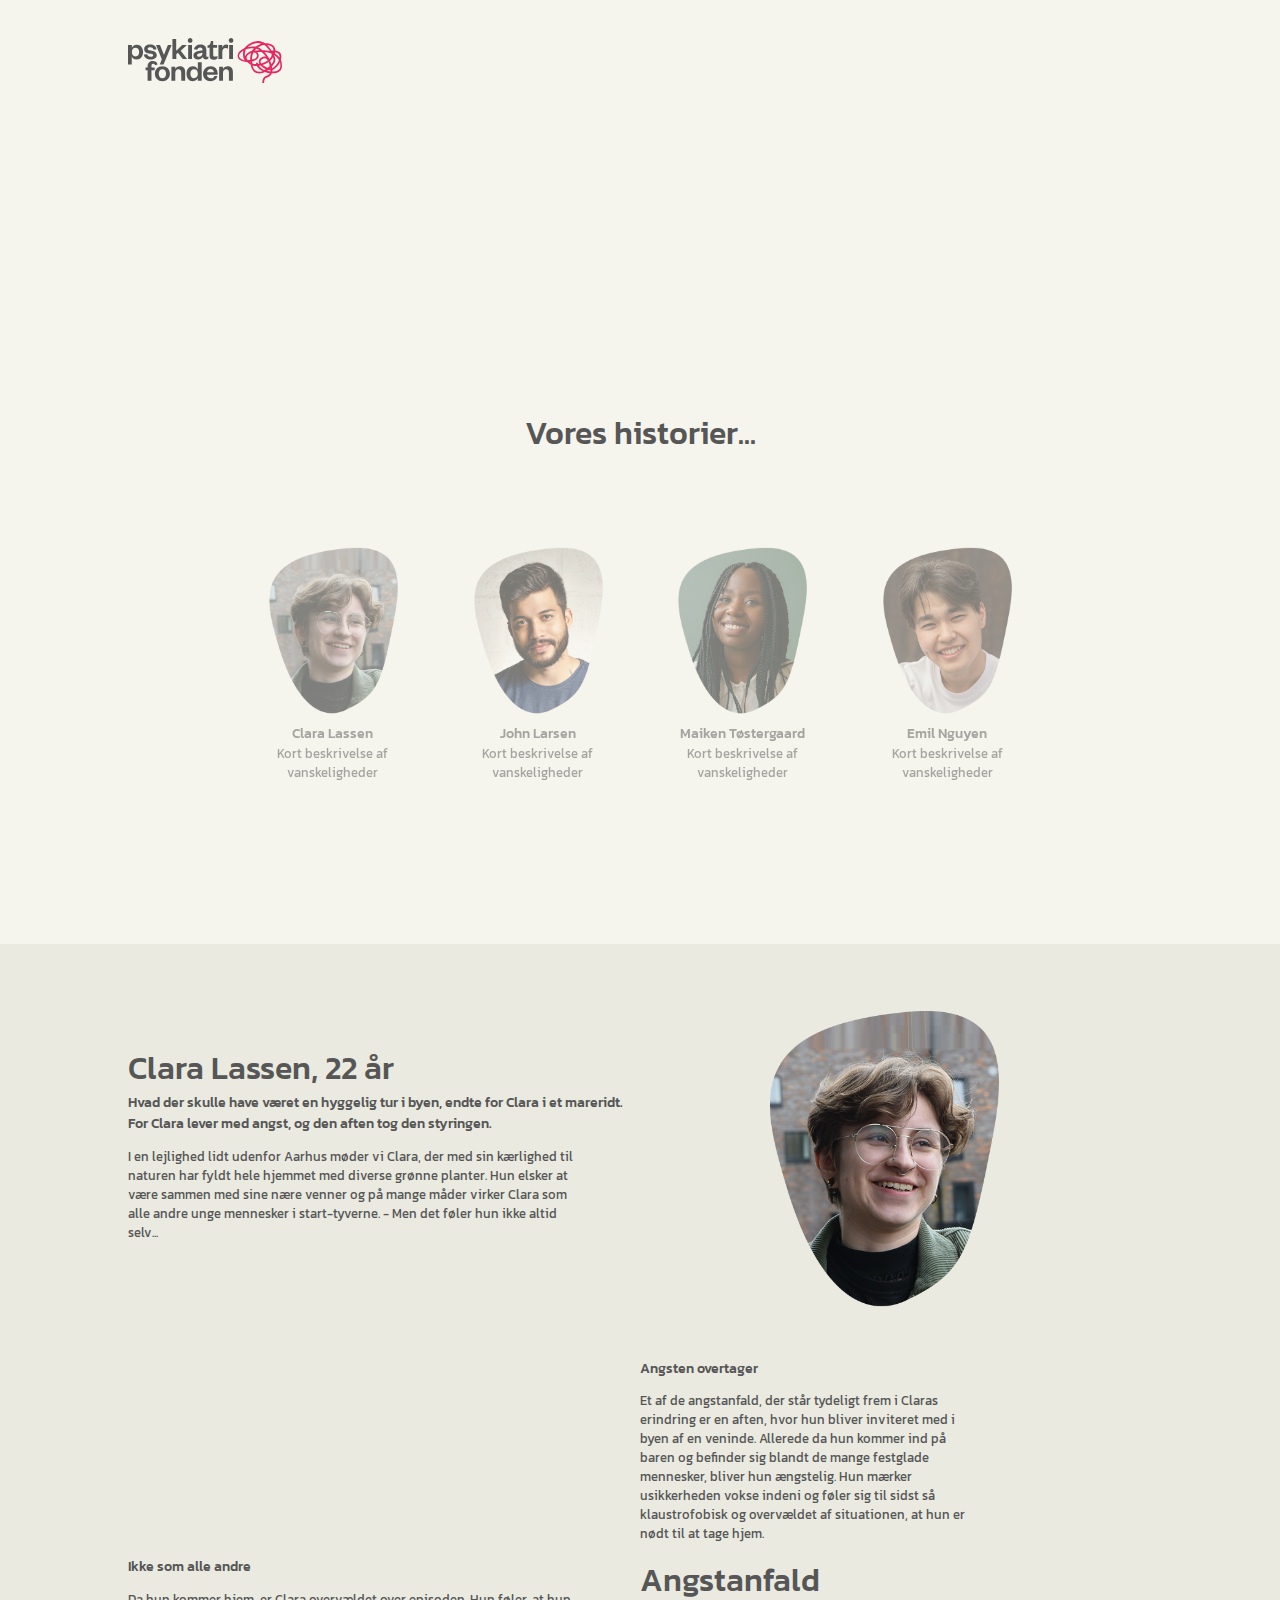
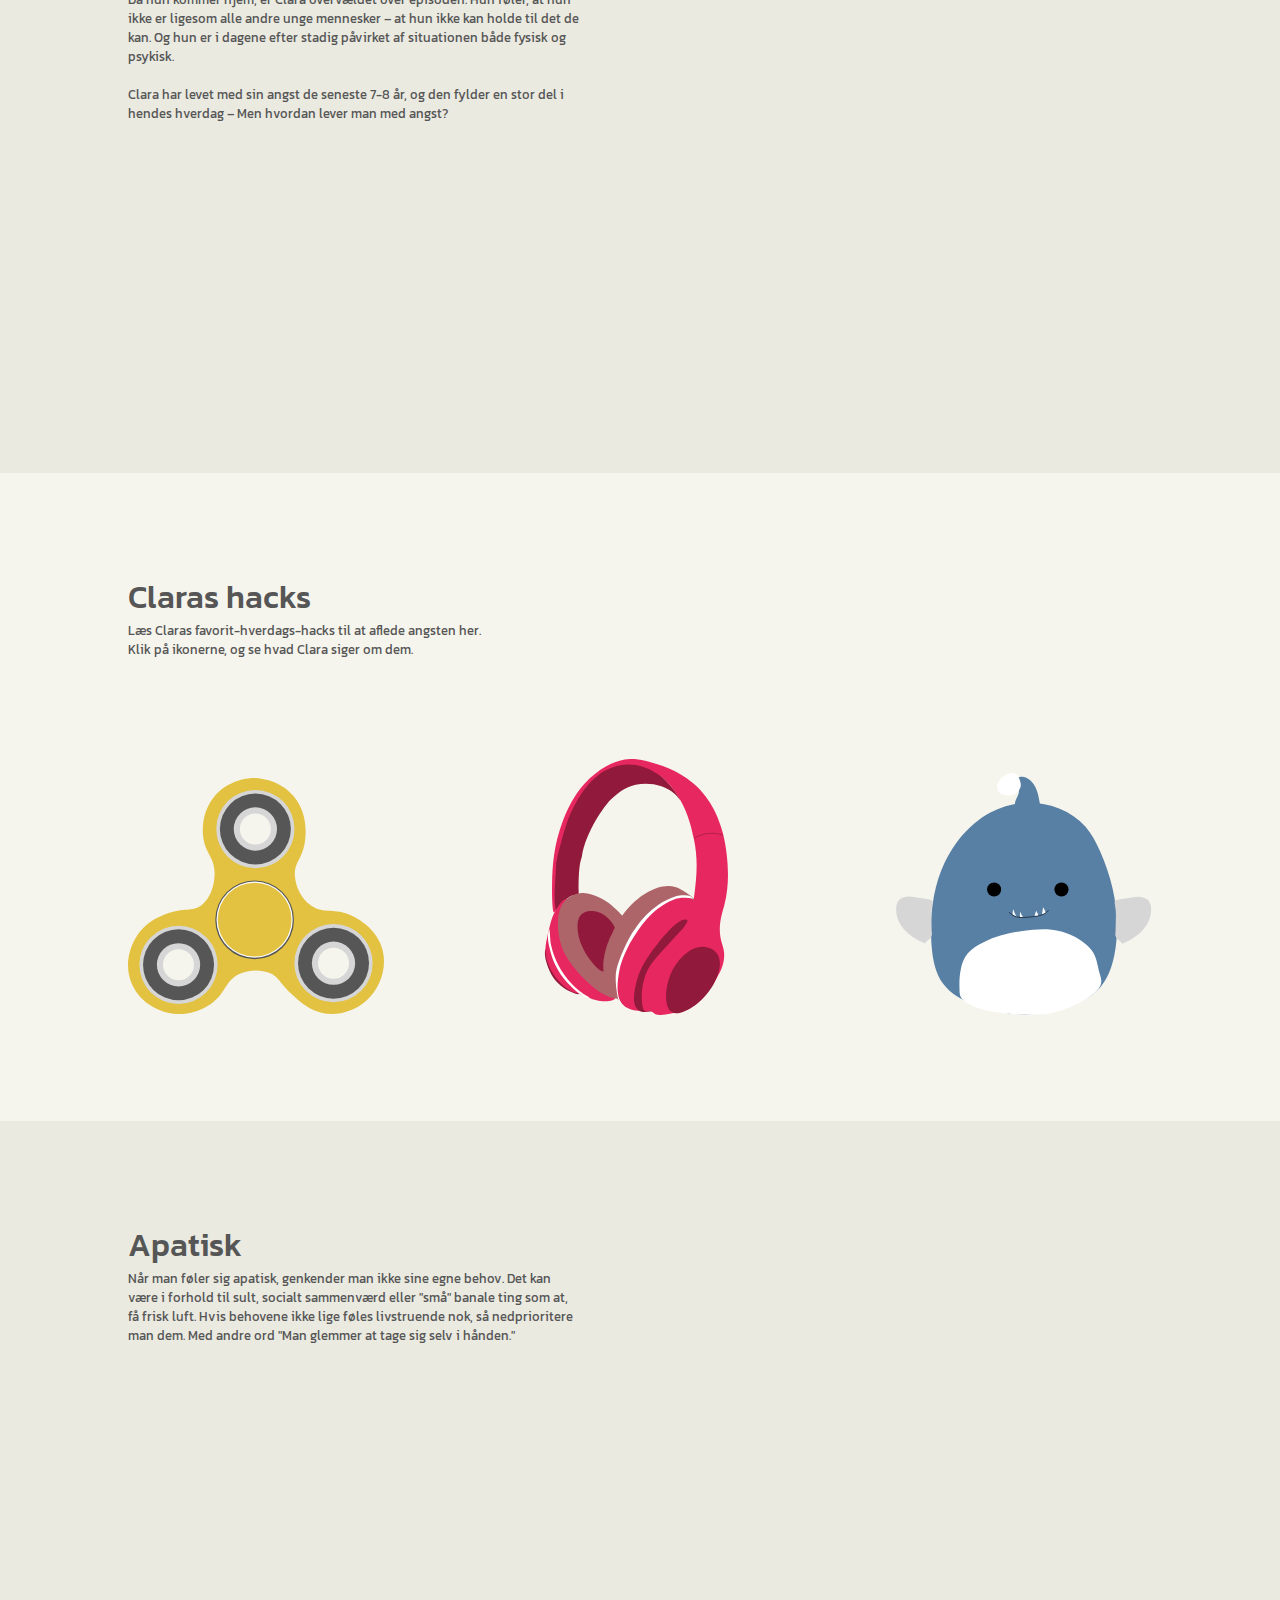
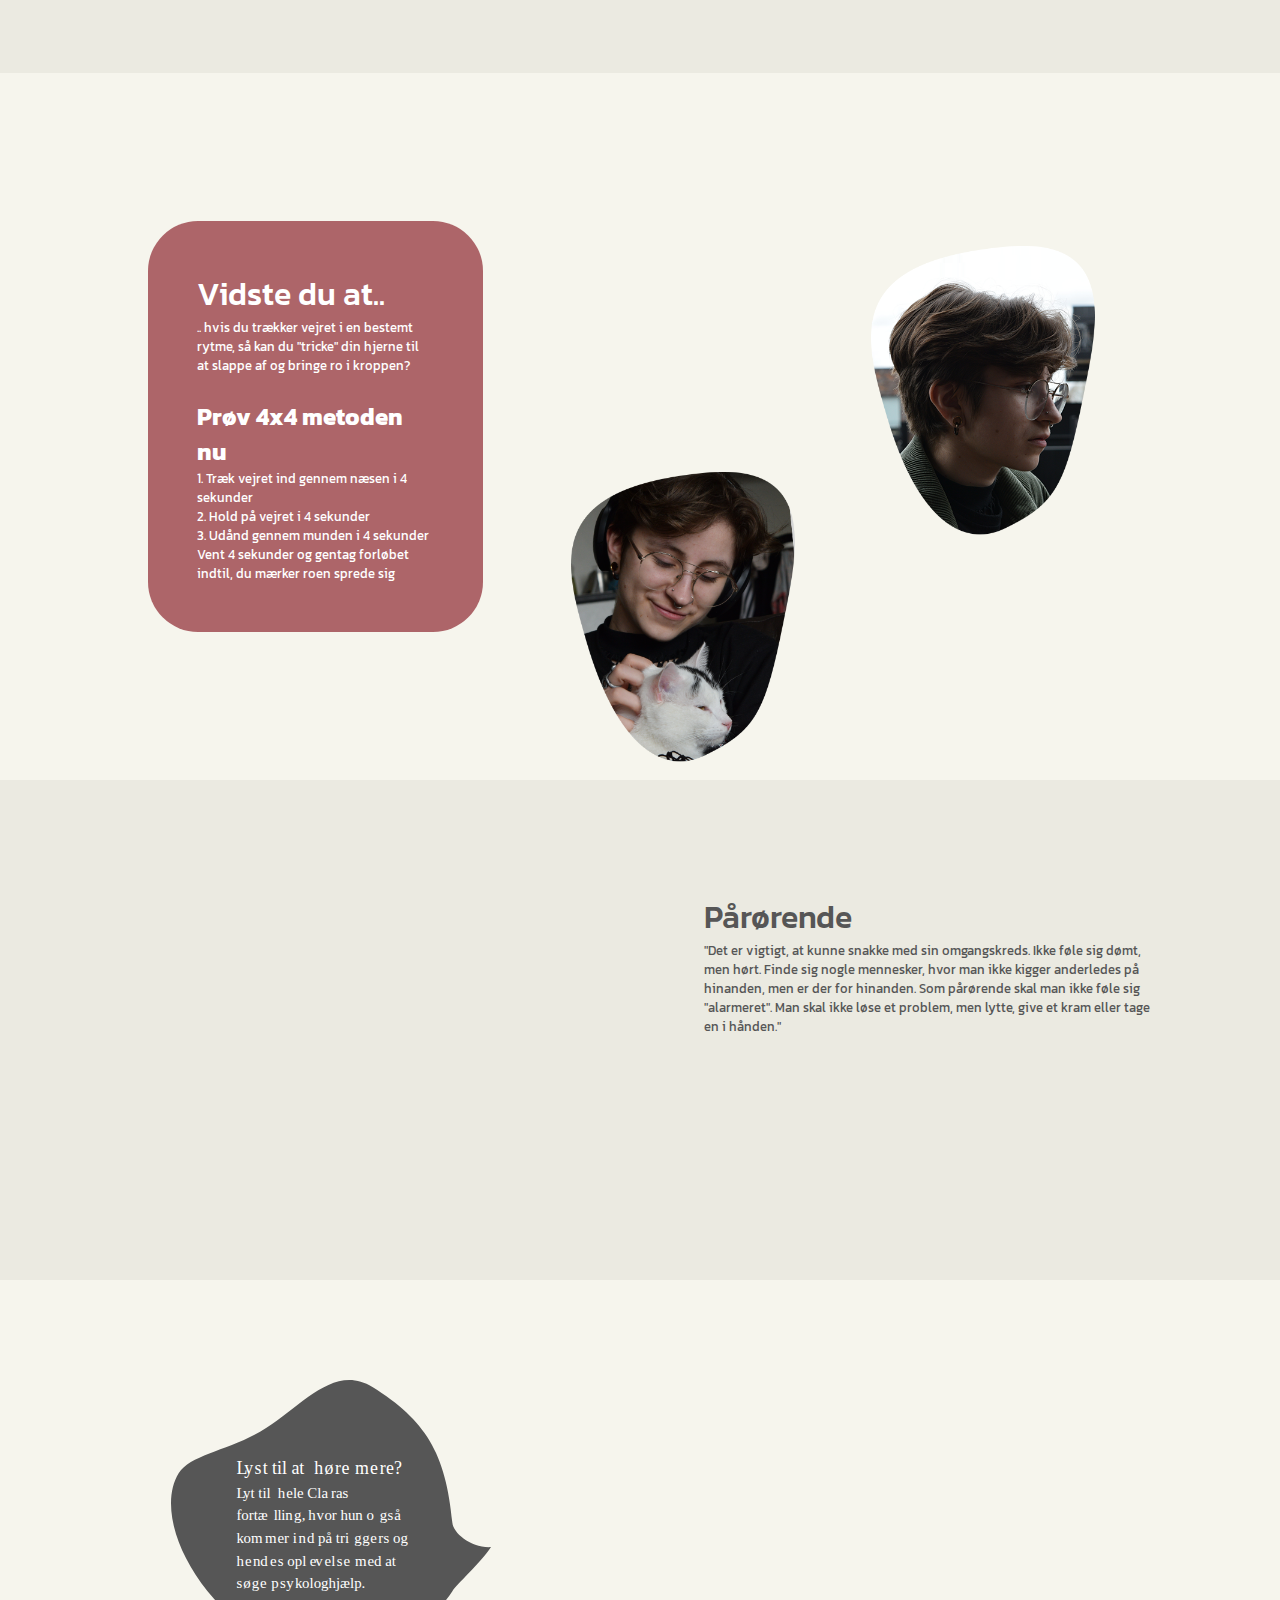
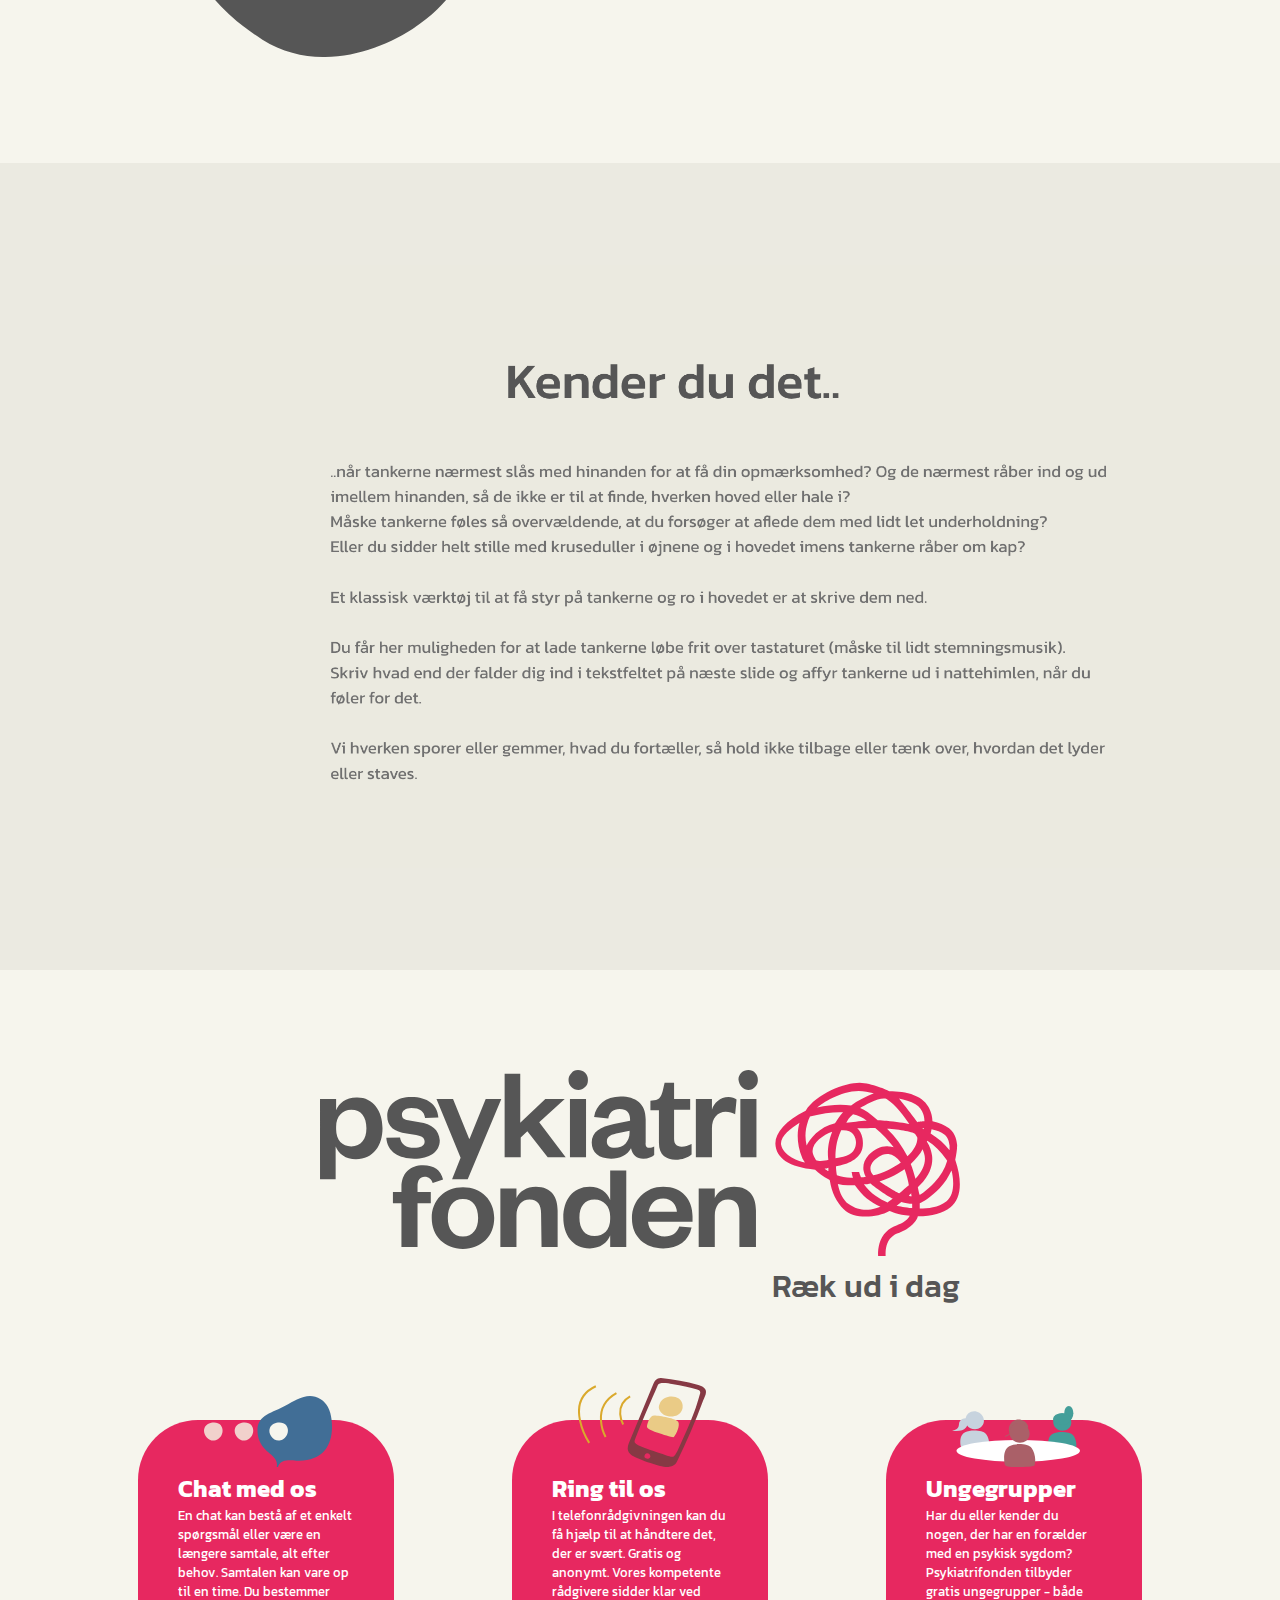
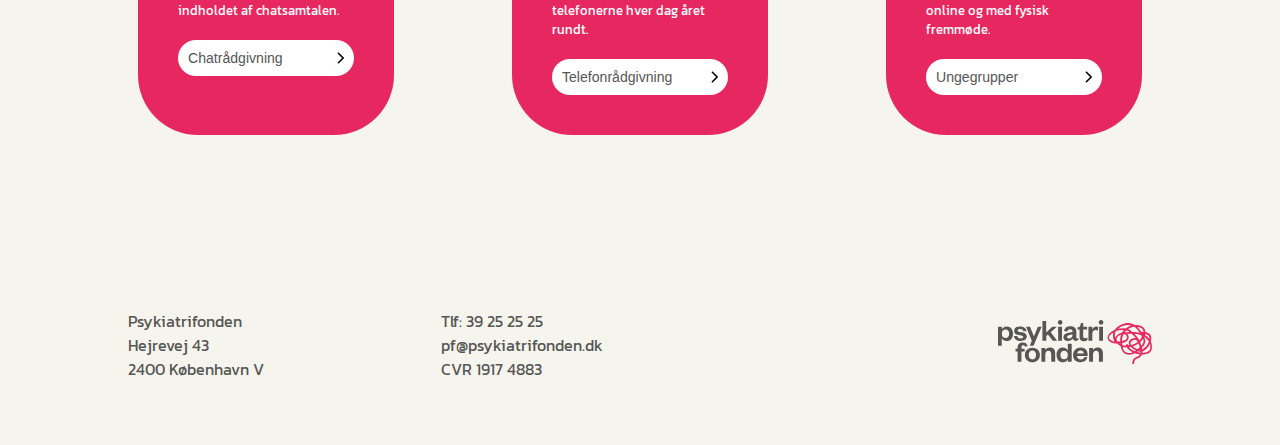
==== psyk/index.html @ 581d8f5c "Merge branch 'main' of https://github.com/pernwn/psykfond" ====
<!DOCTYPE html>
<html lang="da">

<head>
    <meta charset="UTF-8" />
    <meta http-equiv="X-UA-Compatible" content="IE=edge" />
    <meta name="viewport" content="width=device-width, initial-scale=1.0" />

    <meta name="theme-color" content="#ebeae1">

    <!--SEO etc-->
    <meta name="description" content="Psykiatrifonden arbejder på at forbedre psykiatrien og tilbyde professionel rådgivning til mennesker med psykiske lidelser. Det arbejde skal denne kampagne være med til at belyse.">

    <meta name="keywords" content="Åbensindet, Oplysende, Aftabuiserende, Relaterbar, Håndsrækning">

    <title>Claras fortælling</title>

    <!--STYLES-->
    <link rel="stylesheet" href="headerfooter.css" />
    <link rel="stylesheet" href="styles.css" />
    <link rel="stylesheet" href="carousel.css">

    <!--SCRIPT-->
    <script src="script.js" defer></script>
    <!--<script src="carousel.js" defer></script>-->

    <!--GOOGLE FONT: KANIT-->
    <link rel="preconnect" href="https://fonts.googleapis.com" />
    <link rel="preconnect" href="https://fonts.gstatic.com" crossorigin />
    <link
        href="https://fonts.googleapis.com/css2?family=Kanit:ital,wght@0,100;0,200;0,300;0,400;0,500;0,600;0,700;0,800;0,900;1,100;1,200;1,300;1,400;1,500;1,600;1,700;1,800;1,900&display=swap"
        rel="stylesheet" />

    <!--FAVICON-->
    <link rel="icon" type="image/x-icon" href="images/x-icon.ico">

    <!--FONT AWESOME-->
    <script src="https://kit.fontawesome.com/60cddcb918.js" crossorigin="anonymous"></script>
</head>

<body>
    <header>
        <div>
            <div class="logo">
                <img src="images/logo.svg" alt="Logo" />
            </div>

            <!--Burgermenu skal måske ændres, det er blot placeholder-->
            <div class="dropdown">
                <i class="fa-solid fa-bars fa-2x" style="color: #e72860"></i>
                <div class="dropdown-content">
                    <a href="#">Viden</a>
                    <a href="#">Om os</a>
                    <a href="#">Hjælp og rådgivning</a>
                    <a href="#">Bliv frivillig</a>
                </div>
            </div>
        </div>

        <!--DROPDOWN MENU – udkommenteret så vi kan fokusere på at få opsat resten-->
        <!--<nav>
            <img src="images/logo.svg" alt="Logo">
            <i class="fa-solid fa-bars fa-2x" style="color: #e72860"></i>
            <div class="dropdown-content">
                <a href="#">Viden</a>
                <a href="#">Om os</a>
                <a href="#">Hjælp og rådgivning</a>
                <a href="#">Bliv frivillig</a>
            </div>
        </nav>-->
    </header>



    <main>
        <!--<div id="pinkStreg"><img src="images/pinkStreg.svg" alt=""></div>-->
        <!--intro-video-->

            <video playsinline autoplay muted loop width="100%"> 
                <source src="video/introVideo.mp4" type="video/mp4">
            </video>


        </section>

        <!--karrusel-->
        <section id="carousel">
            <div>
                <h1>Vores historier...</h1>
            </div>

   
            <div>
                <i class="fa-solid fa-angle-left fa-3x" id="arrow-left"></i>
                <div id="fstKaru">
                    <div class="kort" id="clara">
                        <a href="#IntroClara"><img src="images/blob_clara_farver.png" alt="Clara"></a>
                        <h3>Clara Lassen</h3>
                        <p>Kort beskrivelse af vanskeligheder</p>
                    </div>

                    <div class="kort" id="mand1">
                        <a href="#"><img src="images/blob5.png" alt="Mand 1"></a>
                        <h3>John Larsen</h3>
                        <p>Kort beskrivelse af vanskeligheder</p>
                    </div>

                    <div class="kort" id="kvinde2">
                        <a href="#"><img src="images/blob6.png" alt="Kvinde 2"></a>
                        <h3>Maiken Tøstergaard</h3>
                        <p>Kort beskrivelse af vanskeligheder</p>
                    </div>

                    <div class="kort" id="mand2">
                        <a href="#"><img src="images/blob4.png" alt="Mand 2"></a>
                        <h3>Emil Nguyen</h3>
                        <p>Kort beskrivelse af vanskeligheder</p>
                    </div>
                </div>

                <!--NOTE: Vi kunne ikke få JS til at virke med karrusel i div'er-->

                <!--<div id="sndKaru">
                    <div class="kort" id="kvinde3">
                        <img src="images/blob3.png" alt="Kvinde 3">
                        <h3>Emily Nielsen</h3>
                    </div>

                    <div class="kort" id="mand3">
                        <img src="images/blob1.png" alt="Mand 3">
                        <h3>Joakim Andersen</h3>
                    </div>

                    <div class="kort" id="kvinde4">
                        <img src="images/blob7.png" alt="Kvinde 4">
                        <h3>Victoria Le Deux</h3>
                    </div>

                    <div class="kort" id="mand4">
                        <img src="images/blob2.png" alt="Mand 4">
                        <h3>Vincent Archibald</h3>
                    </div>
                </div>-->
                <i class="fa-solid fa-angle-right fa-3x" id="arrow-right"></i>
          

            </div>


        </section>

        <!--Introduktion til Clara-->
        <section id="IntroClara" class="dark_back">
            <div class="toKolonner">
                <div>
                    <h1>Clara Lassen, 22 år</h1>
                    <h3>Hvad der skulle have været en hyggelig tur i byen,
                        endte for Clara i et mareridt. For Clara lever med
                        angst, og den aften tog den styringen.
                    </h3>
                    <p>I en lejlighed lidt udenfor Aarhus møder vi Clara,
                        der med sin kærlighed til naturen har fyldt hele
                        hjemmet med diverse grønne planter. Hun elsker at
                        være sammen med sine nære venner og på mange måder
                        virker Clara som alle andre unge mennesker i
                        start-tyverne. - Men det føler hun ikke altid selv...
                    </p>

                </div>
                <div>
                    <div><img id="introBilledeClara" src="images/blob_clara_farver.png" alt="Clara"></div>
                </div>
            </div>

            <div class="toKolonner">
                <div id="tegningGif">
                    <img src="images/tegning.gif" alt="">
                </div>
                <div>
                    <h3>Angsten overtager</h3>
                    <span id="angstAfsnit">
                        <p>Et af de angstanfald, der står tydeligt frem i Claras
                            erindring er en aften, hvor hun bliver inviteret med
                            i byen af en veninde. Allerede da hun kommer ind på
                            baren og befinder sig blandt de mange festglade
                            mennesker, bliver hun ængstelig. Hun mærker
                            usikkerheden vokse indeni og føler sig til sidst
                            så klaustrofobisk og overvældet af situationen, at
                            hun er nødt til at tage hjem.
                        </p>
                        <div id="citat1" class="reveal"><img src="images/Citat1.png" alt=""></div>
                    </span>

                </div>
            </div>

            <div class="toKolonner">
                <div>
                    <h3>Ikke som alle andre</h3>
                    <p>Da hun kommer hjem, er Clara overvældet over episoden.
                        Hun føler, at hun ikke er ligesom alle andre unge
                        mennesker – at hun ikke kan holde til det de kan.
                        Og hun er i dagene efter stadig påvirket af
                        situationen både fysisk og psykisk.
                        <br> <br>
                        Clara har levet med sin angst de seneste 7-8 år,
                        og den fylder en stor del i hendes hverdag – Men
                        hvordan lever man med angst?
                    </p>
                    <div><img id="citat2" class="reveal" src="images/citat2.png" alt=""></div>
                </div>

                <div class="angstanfald">
                    <h1>Angstanfald</h1>
                    <iframe width="100%" height="300" src="https://www.youtube.com/embed/H3e-CtrmfaU"
                        title="YouTube video player" frameborder="0" allow="accelerometer; autoplay;
                    clipboard-write; encrypted-media; gyroscope; picture-in-picture; web-share"
                        allowfullscreen></iframe>
                </div>

        </section>

        <!--Claras hacks-->
        <section id="hack_section">
            <div id="hack">
                <h1>Claras hacks</h1>
                <p>
                    Læs Claras favorit-hverdags-hacks til at aflede angsten her. <br />
                    Klik på ikonerne, og se hvad Clara siger om dem.
                </p>
            </div>

            <div id="hack_icons">
                <!--fidget-->
                <div id="fidget"><img src="images/fidget.svg" alt="fidgetspinner" /></div>

                <!--høretelefoner-->
                <div id="høretelefoner">
                    <img src="images/høretelefoner.svg" alt="høretelefoner" />
                </div>

                <!--squishy bamse-->
                <div id="squishy">
                    <img src="images/squishy_bamse.svg" alt="squishy_bamse" />
                </div>
            </div>
        </section>

        <!--Apatisk-->
        <section class="dark_back">
            <div class="apatisk">
                <div class="apatisktekst">
                    <div>
                        <h1>Apatisk</h1>
                    </div>
                    <div>
                        <p>Når man føler sig apatisk, genkender man ikke sine egne behov. Det kan være i forhold til
                            sult,
                            socialt sammenværd eller "små" banale ting som at, få frisk luft. Hvis behovene ikke lige
                            føles livstruende nok,
                            så nedprioritere man dem. Med andre ord "Man glemmer at tage sig selv i hånden."</p>
                    </div>
                </div>
                <iframe width="100%" height="300" src="https://www.youtube.com/embed/H3e-CtrmfaU"
                    title="YouTube video player" frameborder="0" allow="accelerometer; autoplay;
            clipboard-write; encrypted-media; gyroscope; picture-in-picture; web-share" allowfullscreen></iframe>
            </div>
            <!--Apatisk citat-->
            <div class="apatiskcitat reveal">
                <img src="images/citat3.png" alt="">
            </div>
        </section>

        <!--Vidste du? 4x4 øvelsen-->
        <section id="vejrtrækningsøvelse">
            <div id="vejrtrækningsøvelsetekst">
                <h1>Vidste du at..</h1>
                <p>
                    .. hvis du trækker vejret i en bestemt rytme, så kan du "tricke" din
                    hjerne til at slappe af og bringe ro i kroppen?
                </p>
                <br />

                <h2>Prøv 4x4 metoden nu</h2>
                <p>1. Træk vejret ind gennem næsen i 4 sekunder</p>
                <p>2. Hold på vejret i 4 sekunder</p>
                <p>3. Udånd gennem munden i 4 sekunder</p>
                <p>
                    Vent 4 sekunder og gentag forløbet indtil, du mærker roen sprede sig
                </p>
            </div>

            <div id="clara_portraits">
                <div id="Clarafarvevejrtrækningsøvelse1">
                    <img src="images/Clarafarvevejrtrækningsøvelse1.png" alt="Clarafarveøvelse1">
                </div>

                <div id="Clarafarvevejrtrækningsøvelse2">
                    <img src="images/Clarafarvevejrtrækningsøvelse2.png" alt="Clarafarveøvelse2">
                </div>
            </div>
            </div>
            </div>
        </section>

        <!--Pårørende-->
        <section class="dark_back">
            <div class="pnde">
            <iframe width="100%" height="300" src="https://www.youtube.com/embed/H3e-CtrmfaU"
                title="YouTube video player" frameborder="0" allow="accelerometer; autoplay;
            clipboard-write; encrypted-media; gyroscope; picture-in-picture; web-share" allowfullscreen></iframe>
                <div class="pndetekst">
                <h1>Pårørende</h1>
                <p>"Det er vigtigt, at kunne snakke med sin omgangskreds. Ikke føle sig dømt, men hørt. Finde sig nogle
                    mennesker, hvor man ikke kigger anderledes på hinanden, men er der for hinanden. Som pårørende skal
                    man ikke føle sig "alarmeret". Man skal ikke løse et problem, men lytte, give et kram eller tage en
                    i hånden."</p>
                </div>
            
        </div>
        </section>

        <!--Podcast-->
        <section class="podcast">
            <div class="podcastboble">
                <img src="images/PodcatsBoble.svg" alt="">
            </div>


            <div class="podcastlinje reveal">
                <h1>Hør hele Claras fortælling</h1>
                <img src="images/PodcastLinje.svg" alt="">
            </div>
        </section>

        

        <!--"Kender du det"/skrive-opgave slider-->
        <section class="dark_back" id="kender_du_det">
            <i class="fa-solid fa-caret-left fa-3x" id="arrowleft"></i>
            <img src="images/kenderdu.png" alt="Tekst" id="kender">
            <img src="images/stjerne.png" alt="Stjerne" id="stjerne">         
            <i class="fa-solid fa-caret-right fa-3x" id="arrowright"></i>


            <!--Tekst_slide ––– NOTE: Vi har lavet en alternativ løsning til denne del da vi ikke havde nok tid.
            <div>
                <h1>Kender du det..</h1>
                <p>..når tankerne nærmest slås med hinanden for at få din opmærksomhed? Og de nærmest råber ind og <br>
                    ud imellem hinanden, så de ikke er til at finde, hverken hoved eller hale i? <br>
                    Måske tankerne føles så overvældende, at du forsøger at aflede dem med lidt let underholdning? <br>
                    Eller du sidder helt stille med kruseduller i øjnene og i hovedet imens tankerne råber om kap? <br>
                    <br>
                    Et klassisk værktøj til at få styr på tankerne og ro i hovedet er at skrive dem ned. <br>
                    <br>
                    Du får her muligheden for at lade tankerne løbe frit over tastaturet (måske til lidt
                    stemningsmusik). <br>
                    Skriv hvad end der falder dig ind i tekstfeltet på næste slide og affyr tankerne ud i nattehimlen,
                    når <br>
                    du føler for det. <br>
                    <br>
                    Vi hverken sporer eller gemmer, hvad du fortæller, så hold ikke tilbage eller tænk over, hvordan det
                    lyder eller staves.
                </p>
            </div>

            SkriveævelseModTankemylder_slide
            <div class="slide-container">
                <img src="images/natur_nat.svg" alt="Illustration af naturlandskab om natten">

            </div>-->

            <!--Indsæt slide-cirkel-knapper her der aktivere transistion til skriveøvelse-->
        </section>

        <!--Psykiatrifonden - ræk ud i dag-->
        <!--Logo-->
        <section>
            <div class="logooverbannere">
                <img src="images/logo.svg" alt="logo">
            </div>

            <div class="rækudidag">
                <h1>Ræk ud i dag</h1>
            </div>

            <!--h1: ræk ud i dag-->
            <div id="trebannere">
                <!--3x kort med CTA-->
                <!--Chat med os-->
                <div class="banner">
                    <div><img class="ikon" src="images/chat.svg" alt="Chat"></div>

                    <h2>Chat med os</h2>
                    <p>En chat kan bestå af et enkelt spørgsmål eller være en længere samtale, alt efter behov. Samtalen
                        kan vare op til en time. Du bestemmer indholdet af chatsamtalen.</p>
                    <button class="button">
                        <h3>Chatrådgivning</h3> <img class="arrow" src="images/right.svg" alt="pil">
                    </button>
                </div>
                <!--Ring til os-->
                <div class="banner">
                    <div><img class="ikon" src="images/ring.svg" alt="Ring"></div>

                    <h2>Ring til os</h2>
                    <p>I telefonrådgivningen kan du få hjælp til at håndtere det, der er svært. Gratis og anonymt. Vores
                        kompetente rådgivere sidder klar ved telefonerne hver dag året rundt.</p>
                    <button class="button">
                        <h3>Telefonrådgivning</h3> <img class="arrow" src="images/right.svg" alt="pil">
                    </button>
                </div>
                <!--Ungegrupper-->
                <div class="banner">
                    <div><img class="ikon" src="images/gruppe.svg" alt="Ungegrupper"></div>

                    <h2>Ungegrupper</h2>
                    <p>Har du eller kender du nogen, der har en forælder med en psykisk sygdom? Psykiatrifonden tilbyder
                        gratis ungegrupper - både online og med fysisk fremmøde. </p>
                    <button class="button">
                        <h3>Ungegrupper</h3> <img class="arrow" src="images/right.svg" alt="pil">
                    </button>
                </div>
            </div>
        </section>
    </main>

    <footer>
        <div>
            <h3>Psykiatrifonden</h3>
            <h3>Hejrevej 43</h3>
            <h3>2400 København V</h3>
        </div>

        <div>
            <h3>Tlf: 39 25 25 25</h3>
            <h3>pf@psykiatrifonden.dk</h3>
            <h3>CVR 1917 4883</h3>
        </div>

        <div id="some">
            <!--SoMe-->
            <a href="#"><i class="fa-brands fa-square-facebook fa-3x"></i></a>
            <a href="#"><i class="fa-brands fa-instagram fa-3x"></i></a>
            <a href=""></a>
        </div>

        <div class="logo">
            <img src="images/logo.svg" alt="Logo" />
        </div>
    </footer>
</body>

</html>
---- psyk/headerfooter.css ----
*{
    box-sizing: border-box;
    margin:0;
    padding:0;
}

header > div {
    display:flex;
    justify-content: space-between;
    align-items: center;
    padding-bottom: 3%;

    margin-left: 10%;
    margin-right: 10%;
}

.logo{
    width:15%;
}

header > nav{
    /*Har lige skjult burgermenu så vi kan fokusere på andre elementer først*/
    display:none;
}

.dropdown {
    position: relative;
    display: inline-block;
  }
  
  .dropdown-content {
    display: none;
    position: absolute;
    background-color: #f9f9f9;
    min-width: 160px;
    box-shadow: 0px 8px 16px 0px rgba(0,0,0,0.2);
    padding: 12px 16px;
    z-index: 1;
  }

  .dropdown-content a{
    color: black;
    text-decoration: none;
  }
  
  .dropdown:hover .dropdown-content {
    display: block;
  }

footer{
    display:flex;
    flex-direction: row;
    justify-content: space-between;

    height:200px;
    align-items: center;

    color:#565656;


    margin-left: 10%;
    margin-right: 10%;
}

footer h3{
    font-size: 12pt;
    font-weight: 400;
    line-height: 24px;
}

.fa-brands{
    color: #E72860;
    padding: 10px;
}
---- psyk/styles.css ----
* {
  box-sizing: border-box;
  margin: 0;
  padding: 0;
}

img {
  width: 100%;
}

body {
  background-color: #f6f5ed;
  padding-top: 3%;
  font-family: "Kanit", sans-serif;
  /*OVERSKRIFT FARVE*/
  color: #565656;
  overflow-x: hidden;
}

main {
  height: auto;
}

/*Hvis der ikke skal stå mere i main og section,
så kan vi godt spare plads og skrive de to i sammen*/
section {
  height: auto;
  padding-top: 100px;
  padding-bottom: 100px;
}

h1 {
  font-size: 2.5vw;
  font-weight: 500;
}

h3 {
  font-size: 1.1vw;
  font-weight: 500;
}

p {
  font-size: 1vw;
  font-weight: 400;
}

.dark_back {
  background-color: #ebeae1;
}

#pinkStreg {
  position: absolute;
  top: 4.3vw;
  left: 4.7vw;
  width: 100%;
  z-index: 0;
}

#carousel {
  z-index: 9999999;
}

/*Styling så stregen er under eller over nogle elementer ––– nogle stesder virker, andre gør ikke*/
#vejrtrækningsøvelsetekst,
#introBilledeClara,
.toKolonner,
#tegningGif,
#citat1,
.apatisk,
#kender_du_det,
#trebannere,
#fidget,
#høretelefoner,
#squishy,
#hack {
  z-index: 9999999;
}

/*Pink pil*/
.arrow {
  color: #e72860;
  /*Hvorfor ændrer den ikke farven på SVG'en fra sort til pink?? - hverken color eller fill virker*/

}

/*STYLING AF VEJRTRÆKNINGSØVELSE 4x4*/
#vejrtrækningsøvelse {
  display: flex;
  height: auto;

  border-radius: 20px;
  padding: 20px;

  margin: 10%;


}

#vejrtrækningsøvelsetekst {
  background-color: #ad6569;
  color: white;

  border-radius: 50px;
  padding: 5%;
  width: 50%;

  margin-right: 5%;
}

#clara_portraits {
  display: flex;
  flex-direction: row;

  position: relative;
  top: 10%;
}

#Clarafarvevejrtrækningsøvelse1 {
  position: relative;
  top: 60%;
}

#Clarafarvevejrtrækningsøvelse2 {
  position: relative;
  top: 5%;
}

/*STYLING AF PÅRØRENDE AFSNIT*/
#pårørende iframe {
  border-radius: 20px;
  margin-left: 200px;
}

#pårørende div {
  width: 25%;
  margin-left: 900px;
}

/*Claras hack section*/
#hack_icons {
  display: flex;
  justify-content: space-between;
  margin-top: 100px;
}

#hack_icons div {
  width: 25%;

  /*Stopper animationer på ikoner, når de ikke berøres*/
  animation-play-state: paused;
}

/*Animationer på ikoner er kun aktiv på hover*/
#hack_icons div:hover {
  animation-play-state: running;
}

/*Får fidgetspinner til at rotere*/
@keyframes rotate {
  0% {
    transform: rotate(0);
  }

  100% {
    transform: rotate(360deg);
  }
}

/*Får høretelfoner til at hoppe*/
@keyframes bounce {

  0%,
  100% {
    transform: translateY(0);
  }

  50% {
    transform: translateY(-40px);
  }
}

/*Får squishy til vrikke*/
@keyframes wiggle {
  50% {
    transform: translateX(20px) rotate(10deg);
  }

  0%,
  100% {
    transform: translateX(-20px) rotate(-10deg);
  }
}

#fidget {
  animation: rotate 2s linear infinite;
}

#høretelefoner {
  animation: bounce 0.5s linear infinite;
}

#squishy {
  animation: wiggle 1s linear infinite;
}

/*Introvideo til Webdok*/
/*Fjern margin-top + -bottom, som er sat på alle sections*/
#intro_section {
  margin-top: -100px;
  margin-bottom: -100px;
}

/* Introduktion til Clara*/
#introClara,
#hack_section,
#trebannere {
  width: 80%;
  margin: auto;

}

.toKolonner {
  display: flex;
  width: 80%;
  margin: auto;
  z-index: 99999;
}

.toKolonner p {
  margin-top: 1vw;
  margin-bottom: 1vw;
  width: 90%;
}

.toKolonner div {
  width: 50%;
}

#introBilledeClara {
  width: 120%;
  margin-left: 7vw;
  position: relative;
  top: -3vw;
}

#angstAfsnit {
  display: flex;
}

#angstAfsnit p {
  width: 110%;
  margin-right: 2vw;
}

#tegningGif {
  padding-left: 4vw;
  padding-right: 4vw;
  position: relative;
  top: -5vw;
}

#tegningGif img {
  transform: rotate(-10deg);
}

#citat2 {
  margin-left: 15vw;
  margin-top: 3vw;
  width: 80%;
}

/*STYLING AF ANGSTANFALD VIDEO*/
.angstanfald iframe {
  border-radius: 20px;
}

.angstanfald h1 {
  margin-bottom: 20px;
}

/*Kender du det/skriveøvelse - slider
#kender_du_det div {
  margin-left: auto;
  margin-right: auto;
  width: 50%;
}

#kender_du_det h1 {
  text-align: center;
  margin-bottom: 30px;
}*/

#kender_du_det {
  display: flex;
  flex-direction: row;

  padding: 8%;
  z-index: 9;
}

#kender_du_det .fa-solid{
  position:relative;
  top:200px;
  padding:5%;
}

#kender, #stjerne{
  position:relative;
  animation-duration: 2s;
  animation-fill-mode: forwards;
}

@keyframes slideIn{
  from{left:-8%;}
  to{left: 0;}
}

@keyframes slideOut{
  from{right:-8%;}
  to{right:0;}
}

/*STYLING AF LOGO OVER BANNERE OM RÅDGIVNING*/
.logooverbannere {
  /*left og right auto centrer logo'et*/
  margin-left: auto;
  margin-right: auto;
  width: 50%;
}

/*STYLING AF RÆK UD I DAG*/
.rækudidag {
  display: flex;
  justify-content: right;
  margin-right: 25%;
  margin-bottom: 100px;
}

/*STYLING AF ILLUSTRATIONER PÅ BANNERE*/
.ikon {
  display: flex;
  padding-left: 10%;

  position: absolute;
  bottom: 85%;
  width: 60%;

}


/*STYLING AF BANNERE OMKRING RÅDGIVING*/
#trebannere {
  display: flex;
  justify-content: space-between;
}

.banner {
  position: relative;
  background-color: #e72860;
  color: white;

  margin: 10px;
  border-radius: 60px;
  padding: 40px;
  padding-top: 5%;

  width: 25%;
}

.button {
  background-color: white;
  color: #565656;
  border: none;
  border-radius: 20px;
  padding: 10px;
  display: flex;
  justify-content: space-between;
  margin-top: 20px;
}

.button .arrow {
  width: 5%;
}

/*Apatisk*/
.apatiskcitat {
  width: 12%;
  display: flex;
  margin-left: 30%;
  margin-top: -7%;
  z-index: 1;
}

.apatisk {
  display: flex;
  margin-left: 10%;
  margin-right: 10%;
  justify-content: center;

}

.apatisktekst {
  z-index: 1;
  background-color: #ebeae1;
}

.apatisktekst p {
  width: 70%;
}

.apatisk iframe {
  border-radius: 20px;
  z-index: 1;
}

/*Fade in med citater effekt*/
.reveal {
  position: relative;
  transform: translateY(150px);
  opacity: 0;
  transition: 1s all ease;
}

.reveal.active {
  transform: translateY(0);
  opacity: 1;
}

/*Podcast*/
.podcast{
display: flex;
justify-content: space-evenly;
text-align: center;
}

.podcastboble{
  z-index: 1;
  width: 25%;
}
.podcastlinje{
  margin-top: 5%;
  width: 35%;
}


.pnde {
  display: flex;
  margin-left: 10%;
  margin-right: 10%;
  justify-content: center;
  width: 100%;

}

.pndetekst {
  width: 70%;
  margin-right: 20%;
  z-index: 1;
  margin-top: 1%;
}

.pnde iframe {
  border-radius: 20px;
  width: 70%;
  margin-right: 10%;
  z-index: 1;

}
---- psyk/carousel.css ----
#carousel{
    display: flex;
    align-items: center;
    flex-direction: column;
}


#carousel div{
    display: flex;
    justify-content: space-evenly;
    width: 80%;
    margin:2%;
}


.kort{
    display: flex;
    align-items: center;
    flex-direction:column;
    text-align: center;
    background-color: #f6f5ed;
    border-radius: 60px;
 
    opacity: 0.5;

    transform:scale(1);
    transition: 0.5s ease-in-out;

}

.kort:hover{
    transform:scale(1.1);
    opacity: 1.0;
}

#arrow-left, #arrow-right, #arrowright, #arrowleft{
    position:relative;
    top:120px;
    color:#565656;

    transition: 0.5s ease-in-out;
}

#arrow-left:hover, #arrow-right:hover, #arrowright:hover, #arrowleft:hover{
    color:#e72860;

}

#arrow-right:hover, #arrowright:hover{
    animation: slideRight 0.5s 0s 1 forwards;
}

#arrow-left:hover #arrowleft:hover{
    animation: slideLeft 0.5s 0s 1 forwards;
}


@keyframes slideRight{
    0%{
        transform: translateX(0);
    }


    100%{
        transform:translateX(10px);
    }

}

@keyframes slideLeft{
    0%{
        transform: translateX(0);
    }

    100%{
        transform:translateX(-10px);
    }
}
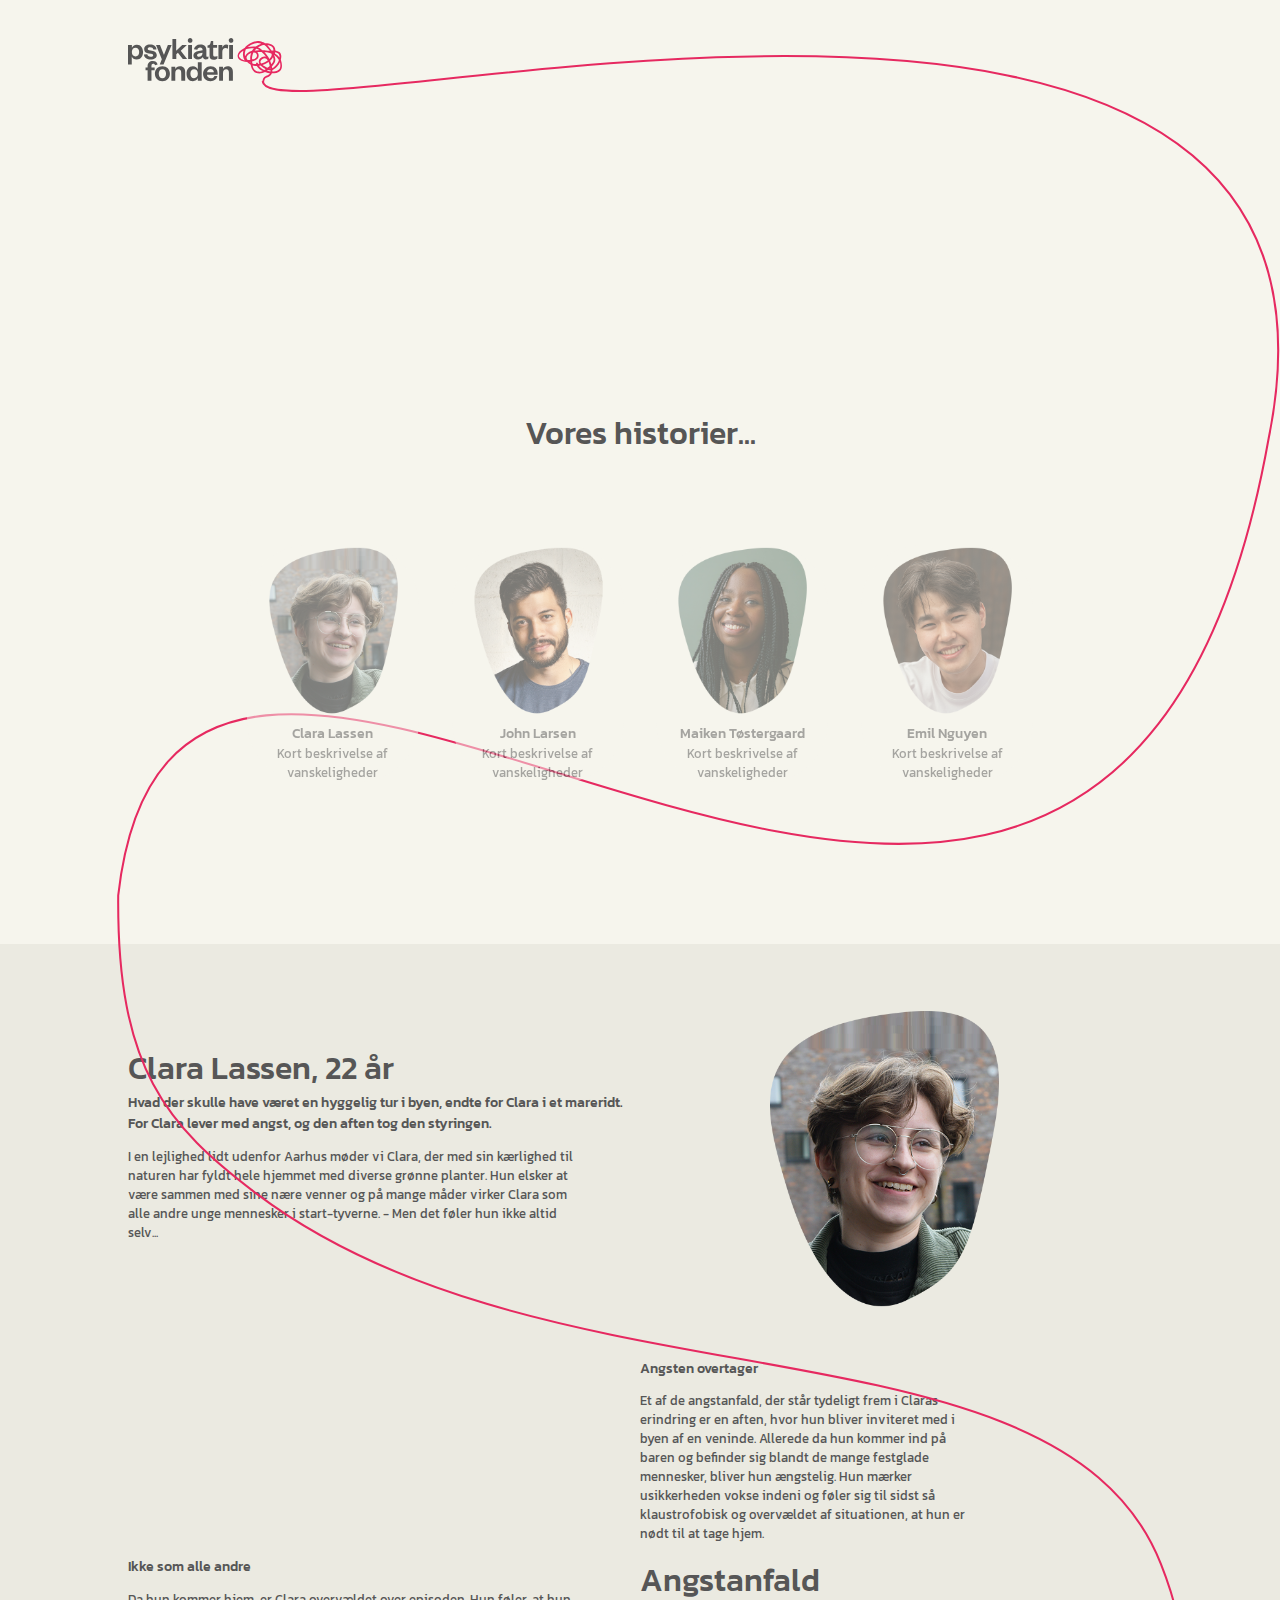
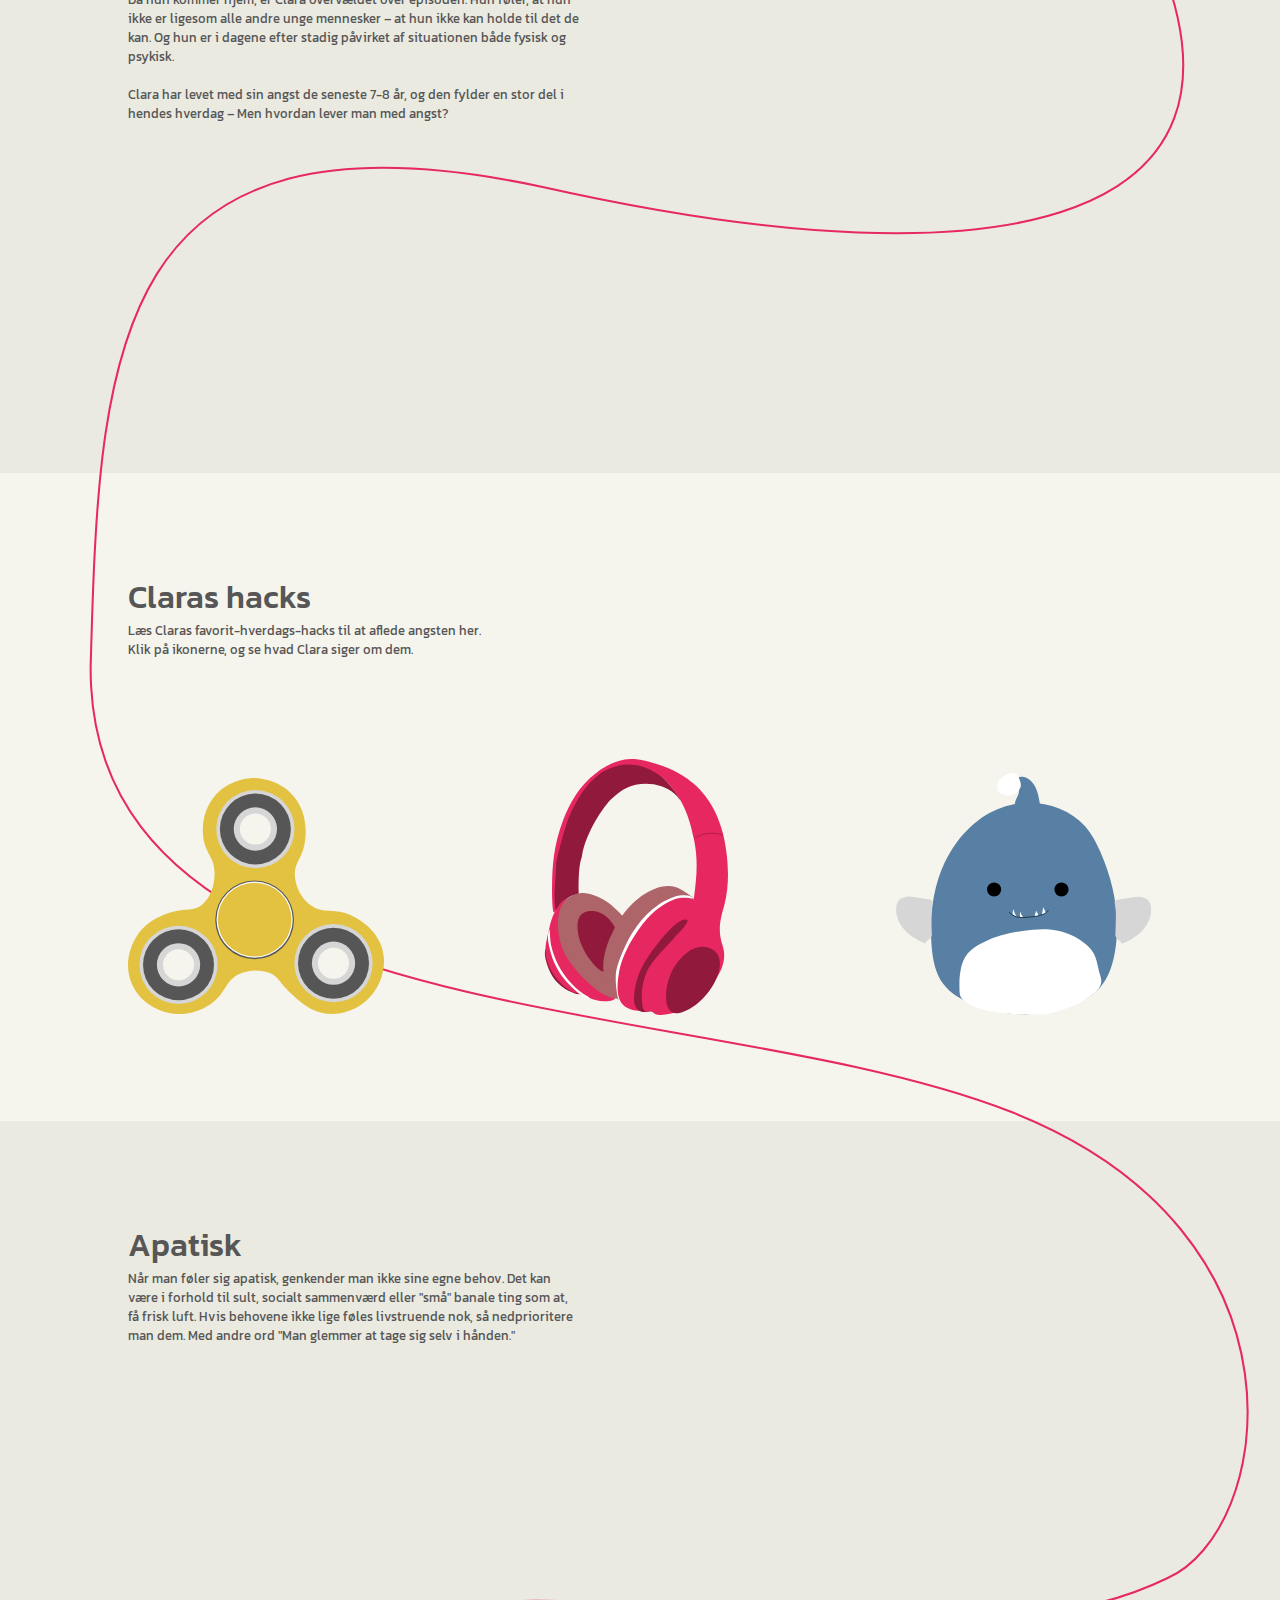
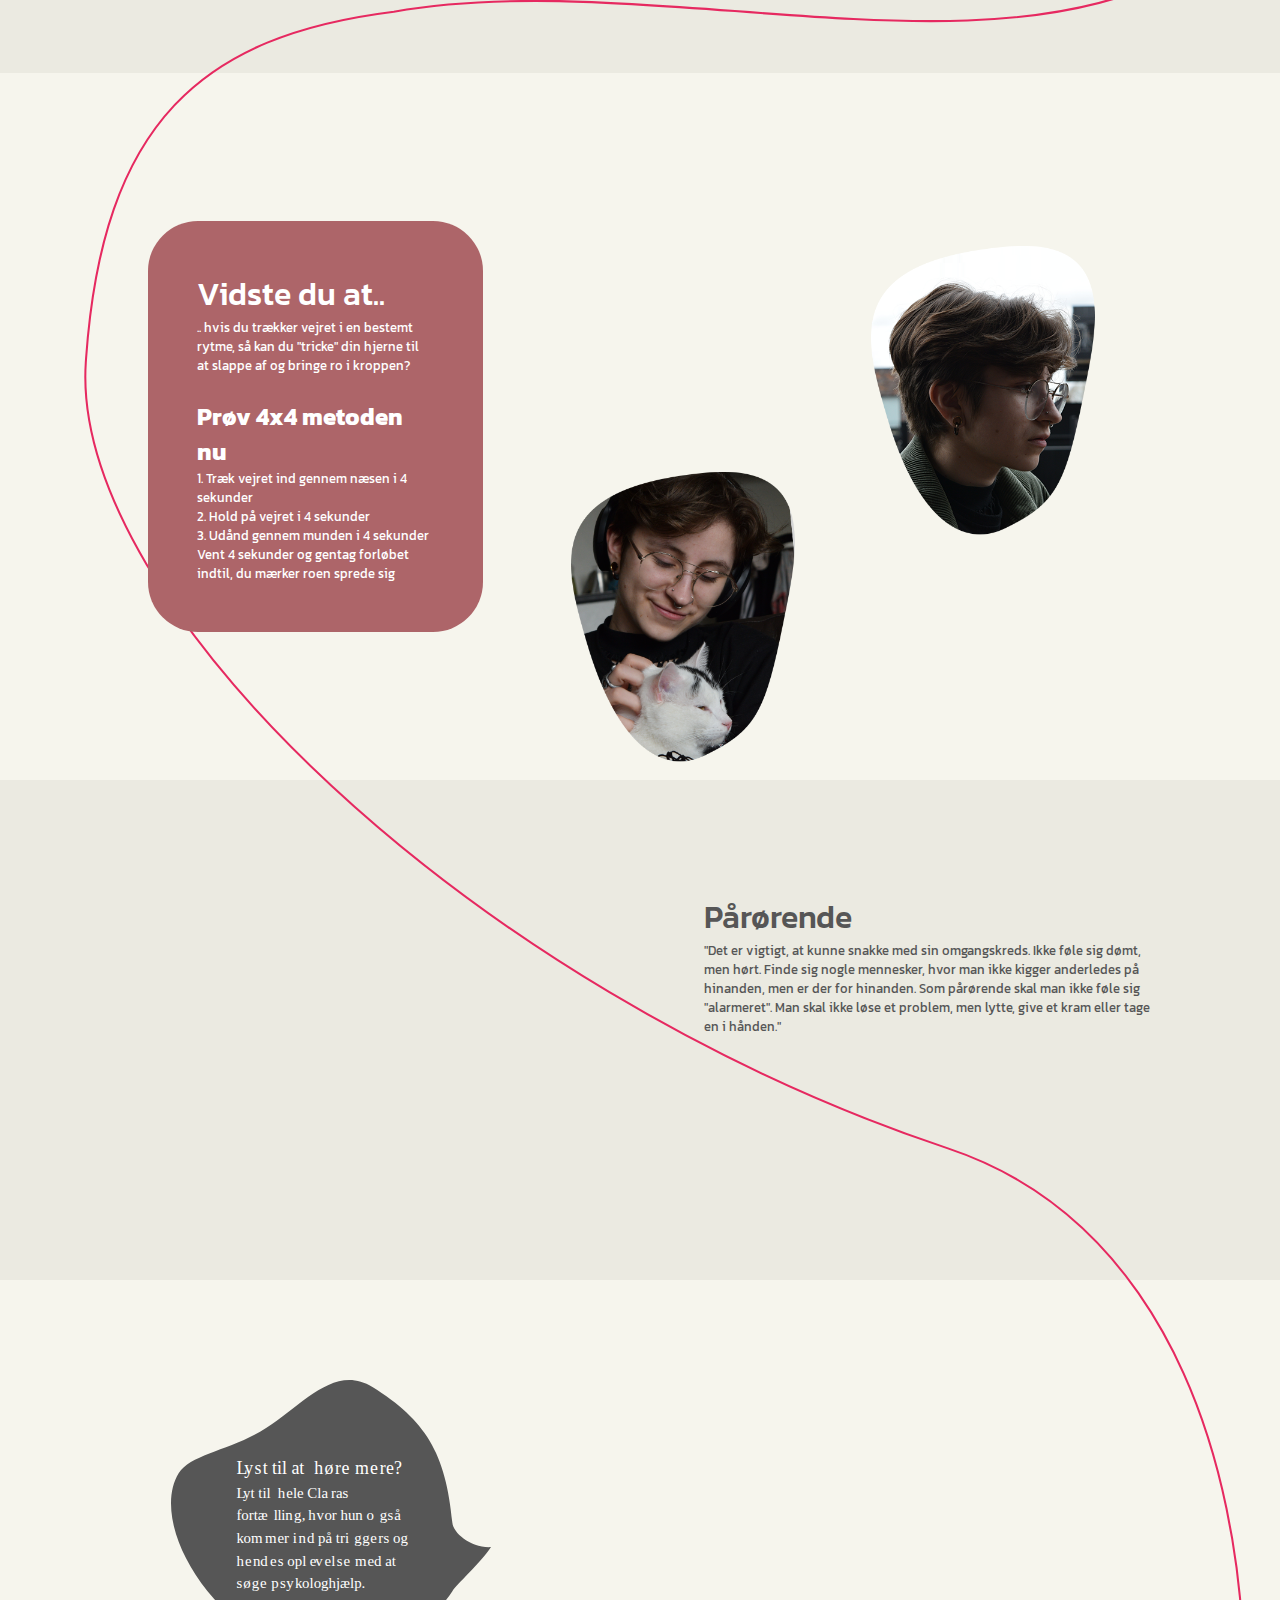
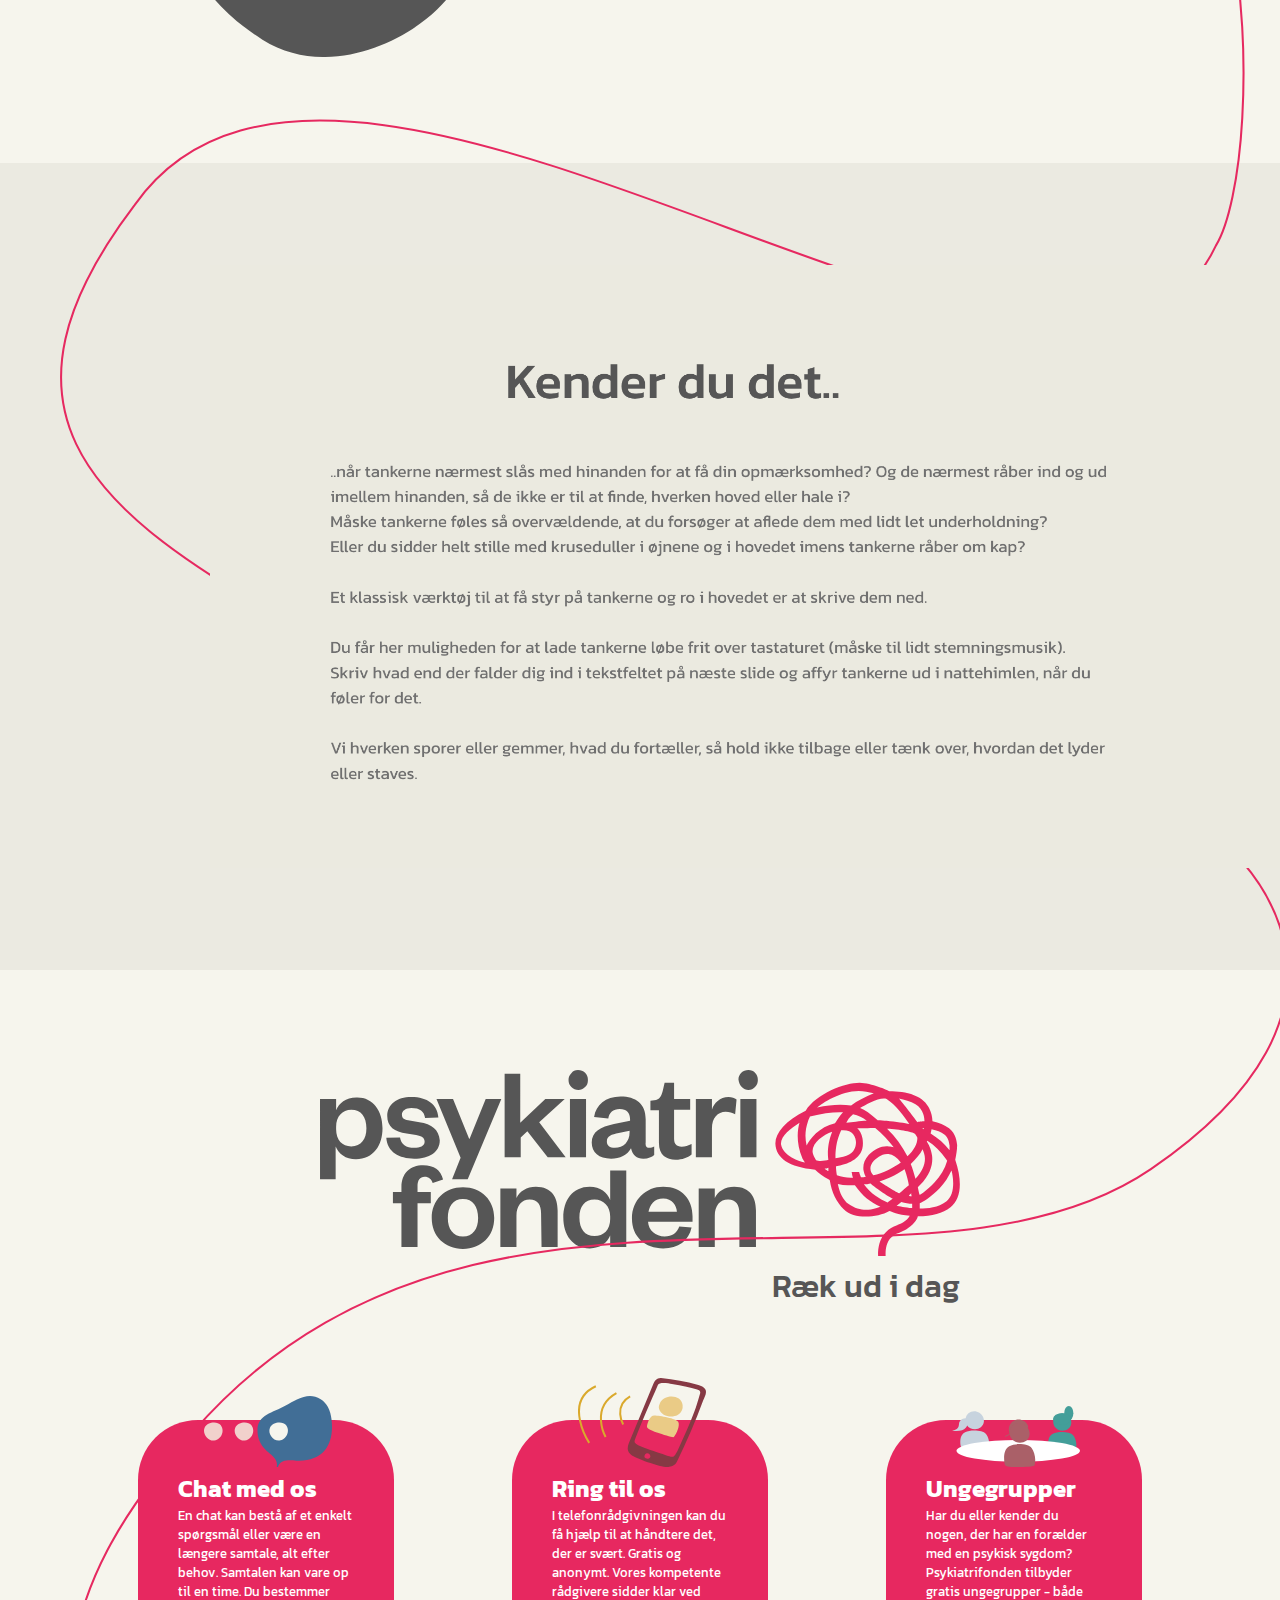
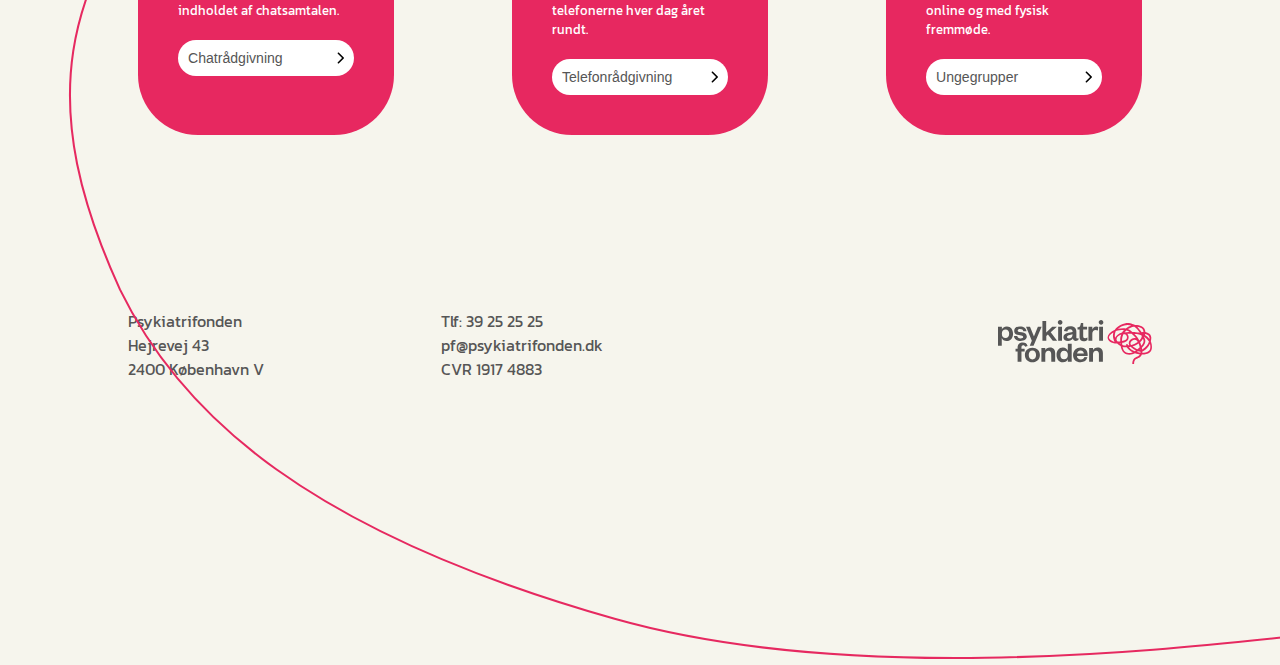
==== commit 41ba17ce: "pink streg" ====
--- a/psyk/index.html
+++ b/psyk/index.html
@@ -73,7 +73,7 @@
 
 
     <main>
-        <!--<div id="pinkStreg"><img src="images/pinkStreg.svg" alt=""></div>-->
+        <div id="pinkStreg"><img src="images/pinkStreg.svg" alt=""></div>
         <!--intro-video-->
 
             <video playsinline autoplay muted loop width="100%"> 
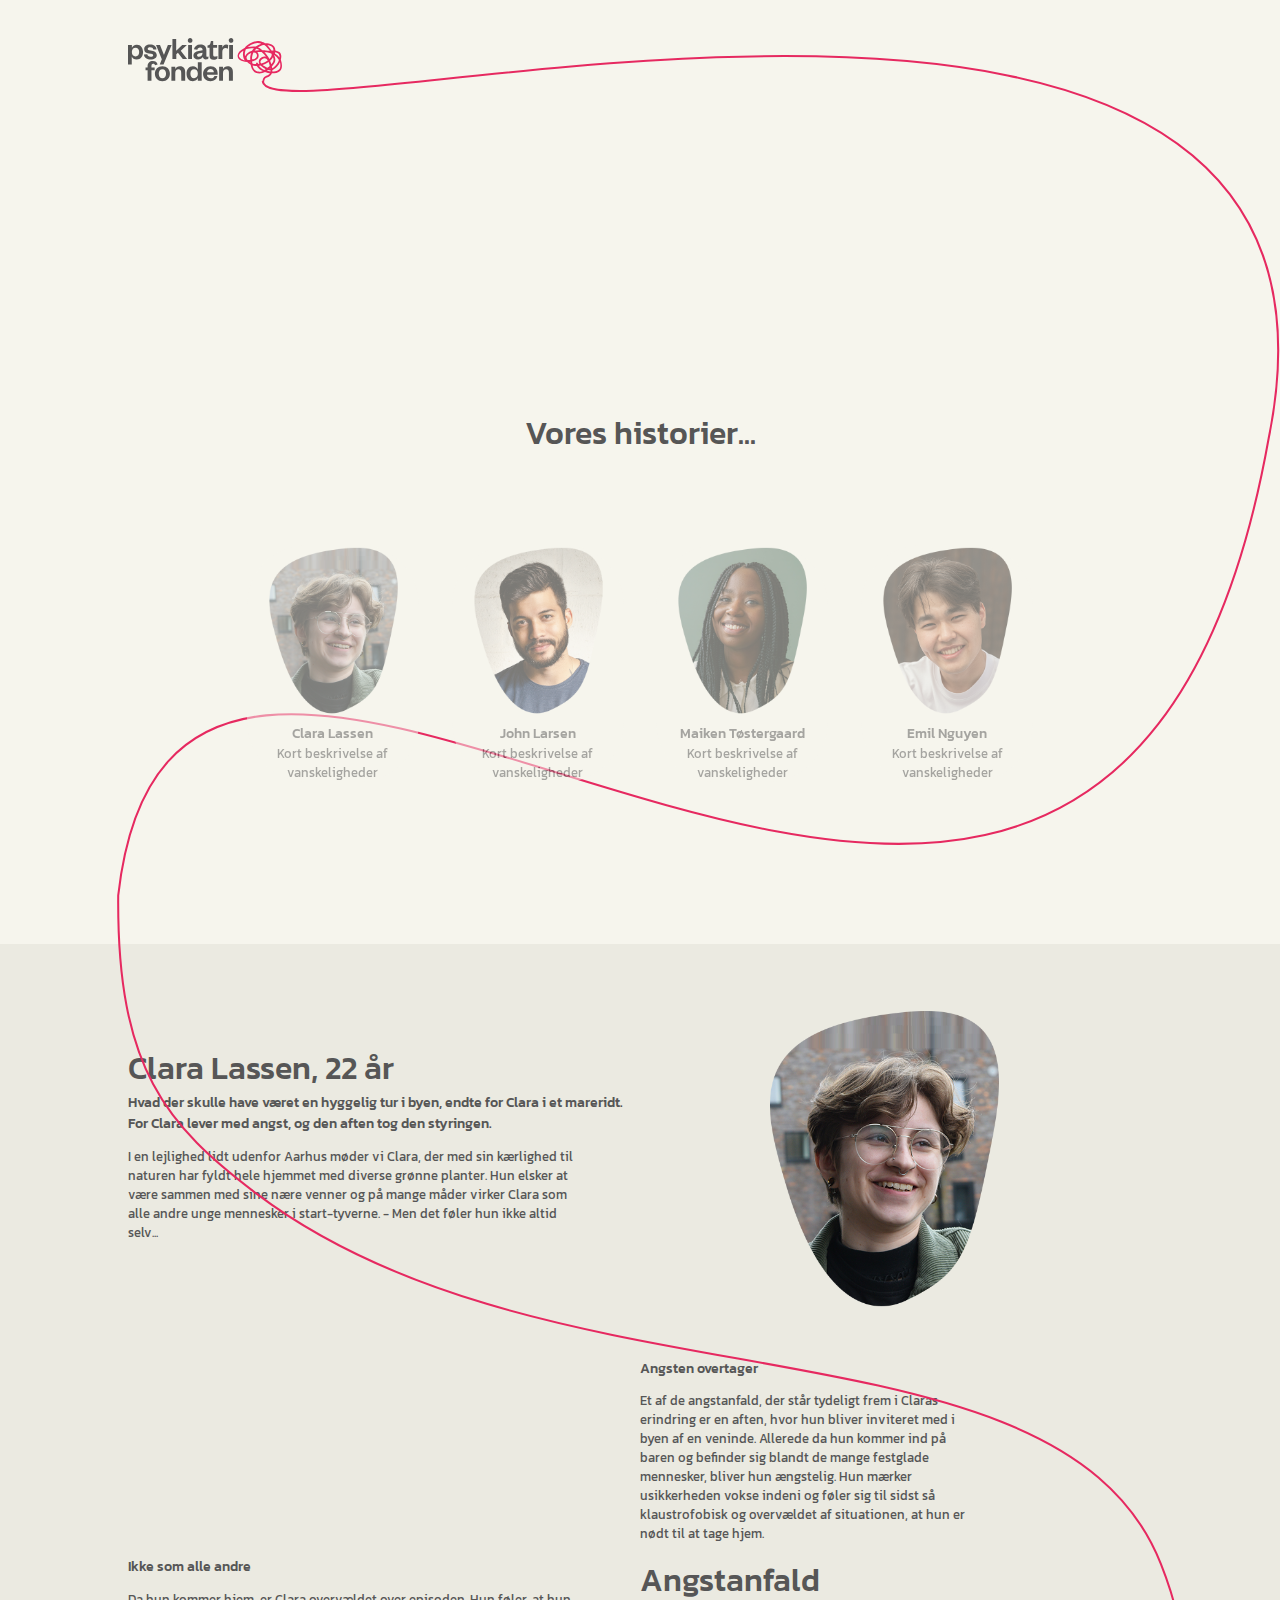
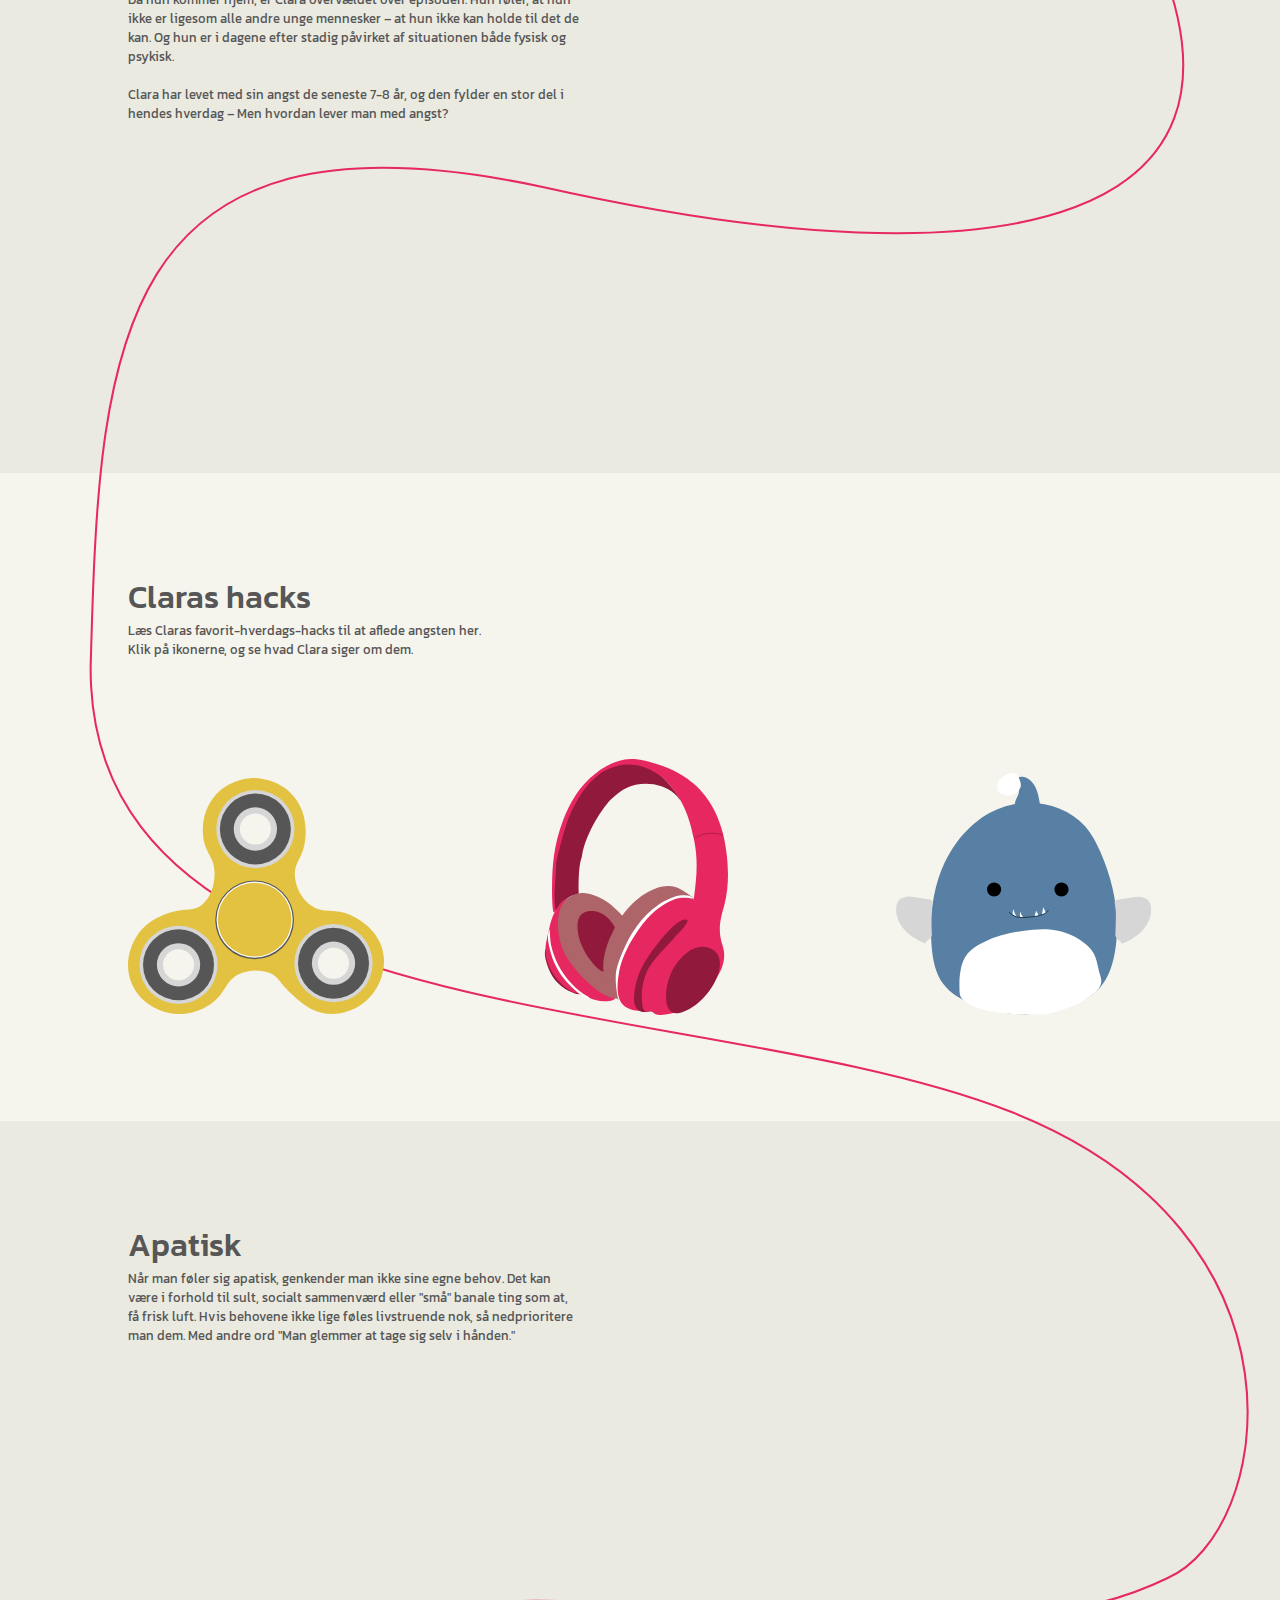
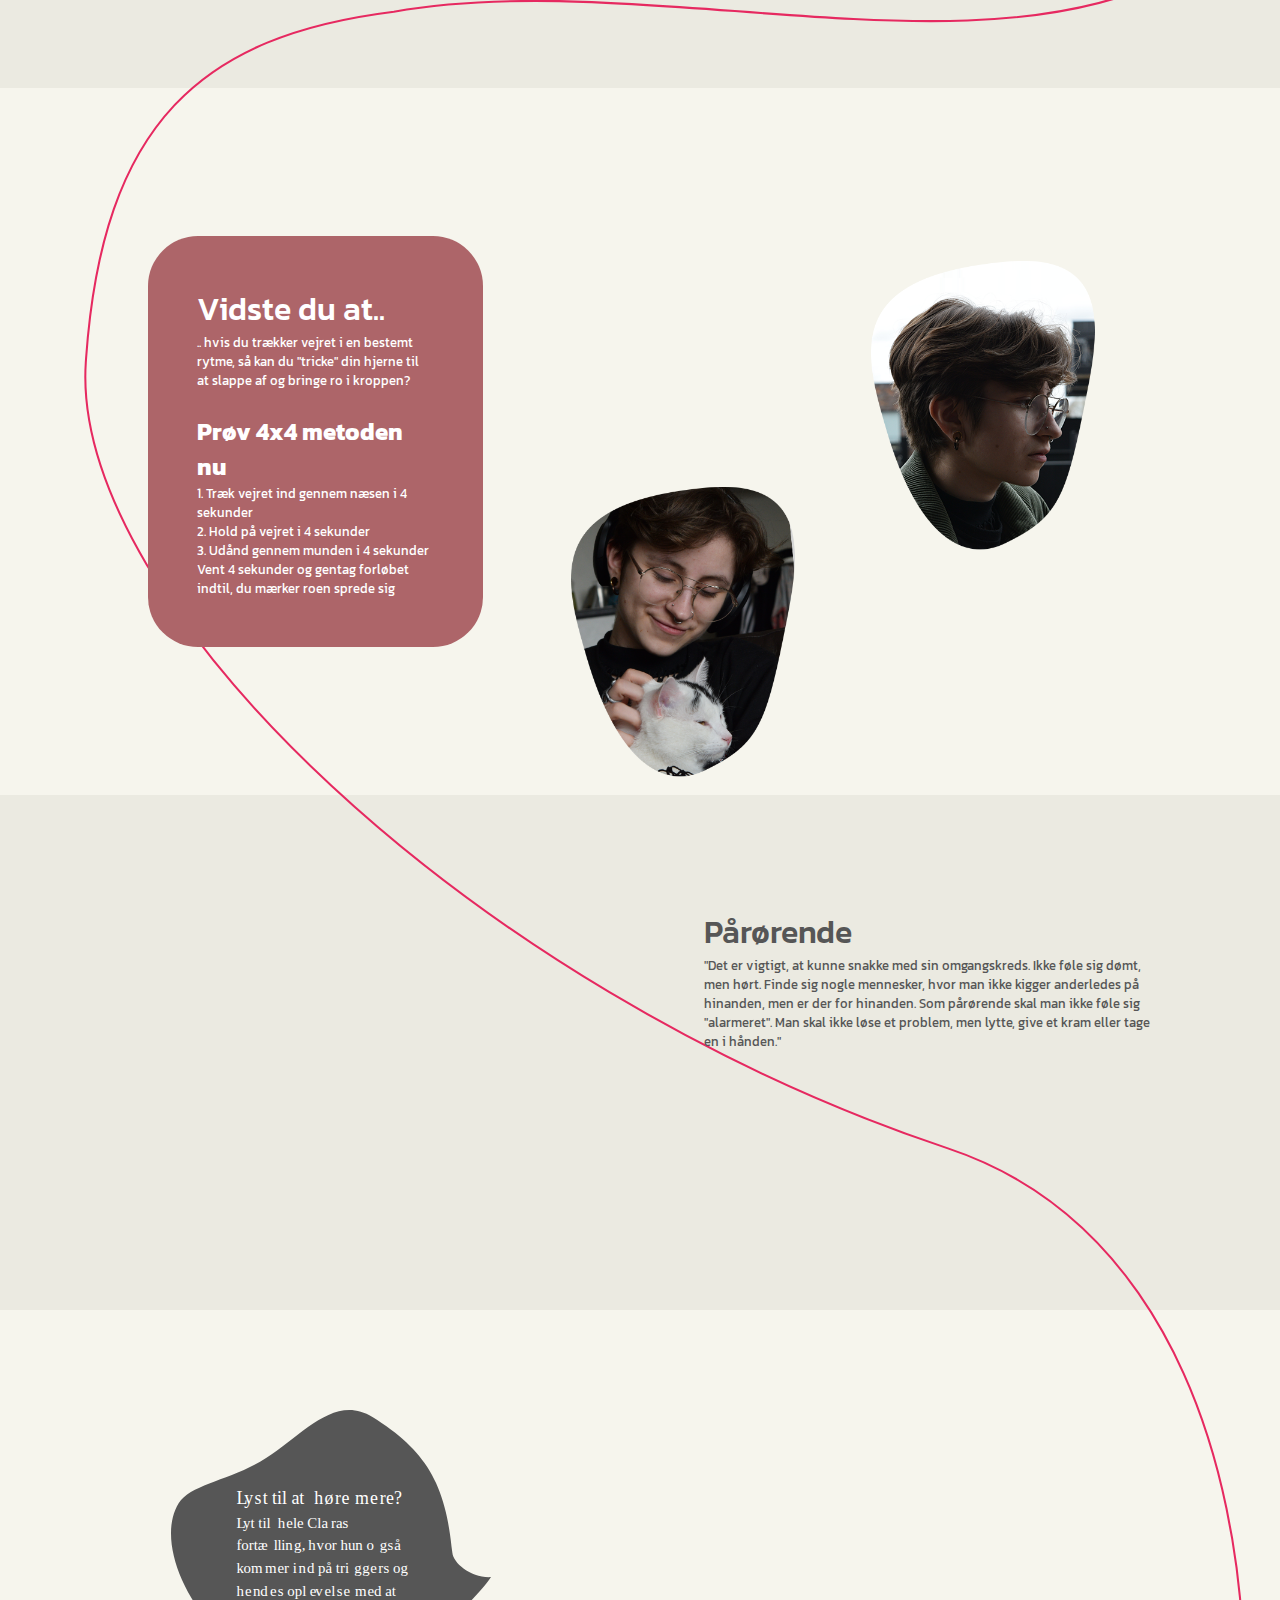
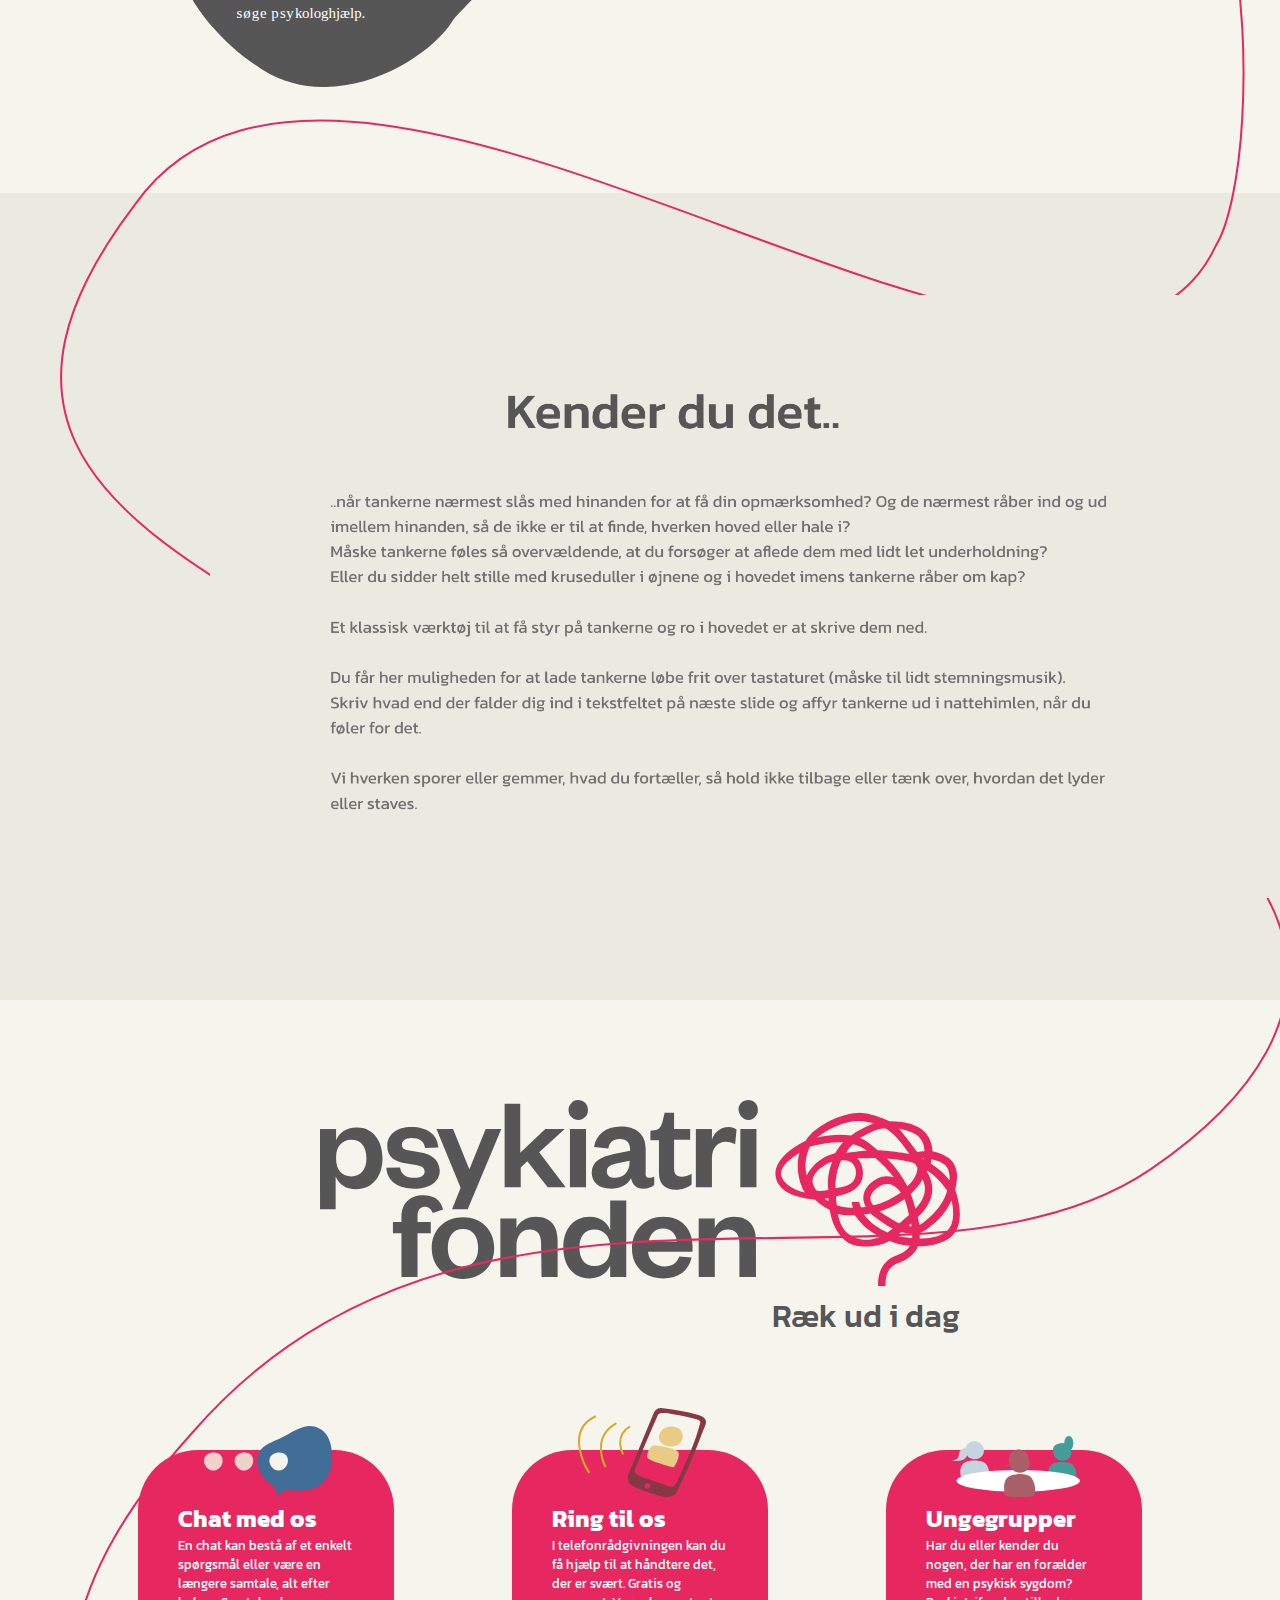
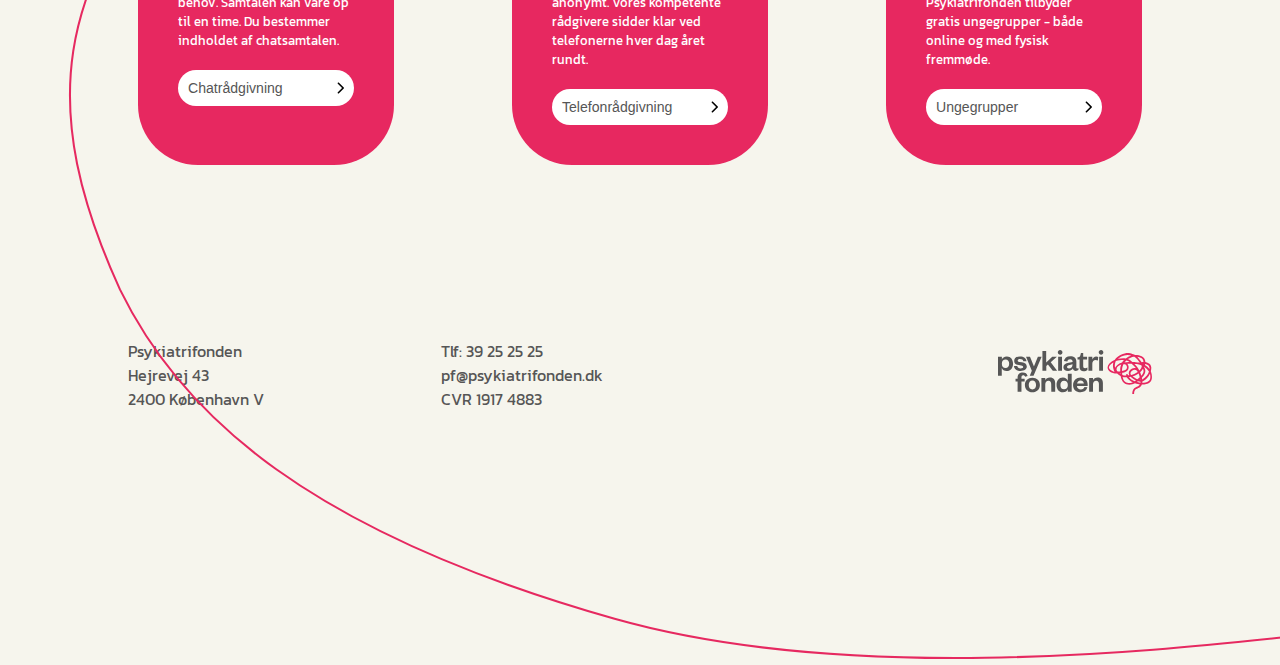
==== commit 1e1e2cbc: "videoer" ====
--- a/psyk/index.html
+++ b/psyk/index.html
@@ -9,7 +9,8 @@
     <meta name="theme-color" content="#ebeae1">
 
     <!--SEO etc-->
-    <meta name="description" content="Psykiatrifonden arbejder på at forbedre psykiatrien og tilbyde professionel rådgivning til mennesker med psykiske lidelser. Det arbejde skal denne kampagne være med til at belyse.">
+    <meta name="description"
+        content="Psykiatrifonden arbejder på at forbedre psykiatrien og tilbyde professionel rådgivning til mennesker med psykiske lidelser. Det arbejde skal denne kampagne være med til at belyse.">
 
     <meta name="keywords" content="Åbensindet, Oplysende, Aftabuiserende, Relaterbar, Håndsrækning">
 
@@ -76,9 +77,9 @@
         <div id="pinkStreg"><img src="images/pinkStreg.svg" alt=""></div>
         <!--intro-video-->
 
-            <video playsinline autoplay muted loop width="100%"> 
-                <source src="video/introVideo.mp4" type="video/mp4">
-            </video>
+        <video playsinline autoplay muted loop width="100%">
+            <source src="video/introVideo.mp4" type="video/mp4">
+        </video>
 
 
         </section>
@@ -89,7 +90,7 @@
                 <h1>Vores historier...</h1>
             </div>
 
-   
+
             <div>
                 <i class="fa-solid fa-angle-left fa-3x" id="arrow-left"></i>
                 <div id="fstKaru">
@@ -142,7 +143,7 @@
                     </div>
                 </div>-->
                 <i class="fa-solid fa-angle-right fa-3x" id="arrow-right"></i>
-          
+
 
             </div>
 
@@ -261,9 +262,7 @@
                             så nedprioritere man dem. Med andre ord "Man glemmer at tage sig selv i hånden."</p>
                     </div>
                 </div>
-                <iframe width="100%" height="300" src="https://www.youtube.com/embed/H3e-CtrmfaU"
-                    title="YouTube video player" frameborder="0" allow="accelerometer; autoplay;
-            clipboard-write; encrypted-media; gyroscope; picture-in-picture; web-share" allowfullscreen></iframe>
+                <iframe width="100%" height="315" src="https://www.youtube.com/embed/Xt4GVZ78OnM" title="YouTube video player" frameborder="0" allow="accelerometer; autoplay; clipboard-write; encrypted-media; gyroscope; picture-in-picture; web-share" allowfullscreen></iframe>
             </div>
             <!--Apatisk citat-->
             <div class="apatiskcitat reveal">
@@ -306,18 +305,19 @@
         <!--Pårørende-->
         <section class="dark_back">
             <div class="pnde">
-            <iframe width="100%" height="300" src="https://www.youtube.com/embed/H3e-CtrmfaU"
-                title="YouTube video player" frameborder="0" allow="accelerometer; autoplay;
-            clipboard-write; encrypted-media; gyroscope; picture-in-picture; web-share" allowfullscreen></iframe>
+                <iframe width="100%" height="315" src="https://www.youtube.com/embed/c6zBUEBL8SM" title="YouTube video player" frameborder="0" allow="accelerometer; autoplay; clipboard-write; encrypted-media; gyroscope; picture-in-picture; web-share" allowfullscreen></iframe>
                 <div class="pndetekst">
-                <h1>Pårørende</h1>
-                <p>"Det er vigtigt, at kunne snakke med sin omgangskreds. Ikke føle sig dømt, men hørt. Finde sig nogle
-                    mennesker, hvor man ikke kigger anderledes på hinanden, men er der for hinanden. Som pårørende skal
-                    man ikke føle sig "alarmeret". Man skal ikke løse et problem, men lytte, give et kram eller tage en
-                    i hånden."</p>
-                </div>
-            
-        </div>
+                    <h1>Pårørende</h1>
+                    <p>"Det er vigtigt, at kunne snakke med sin omgangskreds. Ikke føle sig dømt, men hørt. Finde sig
+                        nogle
+                        mennesker, hvor man ikke kigger anderledes på hinanden, men er der for hinanden. Som pårørende
+                        skal
+                        man ikke føle sig "alarmeret". Man skal ikke løse et problem, men lytte, give et kram eller tage
+                        en
+                        i hånden."</p>
+                </div>
+
+            </div>
         </section>
 
         <!--Podcast-->
@@ -333,13 +333,13 @@
             </div>
         </section>
 
-        
+
 
         <!--"Kender du det"/skrive-opgave slider-->
         <section class="dark_back" id="kender_du_det">
             <i class="fa-solid fa-caret-left fa-3x" id="arrowleft"></i>
             <img src="images/kenderdu.png" alt="Tekst" id="kender">
-            <img src="images/stjerne.png" alt="Stjerne" id="stjerne">         
+            <img src="images/stjerne.png" alt="Stjerne" id="stjerne">
             <i class="fa-solid fa-caret-right fa-3x" id="arrowright"></i>
 
 
--- a/psyk/headerfooter.css
+++ b/psyk/headerfooter.css
@@ -1,77 +1,74 @@
-*{
-    box-sizing: border-box;
-    margin:0;
-    padding:0;
+* {
+  box-sizing: border-box;
+  margin: 0;
+  padding: 0;
 }
 
-header > div {
-    display:flex;
-    justify-content: space-between;
-    align-items: center;
-    padding-bottom: 3%;
+header>div {
+  display: flex;
+  justify-content: space-between;
+  align-items: center;
+  padding-bottom: 3%;
 
-    margin-left: 10%;
-    margin-right: 10%;
+  margin-left: 10%;
+  margin-right: 10%;
 }
 
-.logo{
-    width:15%;
+.logo {
+  width: 15%;
 }
 
-header > nav{
-    /*Har lige skjult burgermenu så vi kan fokusere på andre elementer først*/
-    display:none;
+header>nav {
+  /*Har lige skjult burgermenu så vi kan fokusere på andre elementer først*/
+  display: none;
 }
 
 .dropdown {
-    position: relative;
-    display: inline-block;
-  }
-  
-  .dropdown-content {
-    display: none;
-    position: absolute;
-    background-color: #f9f9f9;
-    min-width: 160px;
-    box-shadow: 0px 8px 16px 0px rgba(0,0,0,0.2);
-    padding: 12px 16px;
-    z-index: 1;
-  }
+  position: relative;
+  display: inline-block;
+}
 
-  .dropdown-content a{
-    color: black;
-    text-decoration: none;
-  }
-  
-  .dropdown:hover .dropdown-content {
-    display: block;
-  }
+.dropdown-content {
+  display: none;
+  position: absolute;
+  background-color: #f9f9f9;
+  min-width: 160px;
+  box-shadow: 0px 8px 16px 0px rgba(0, 0, 0, 0.2);
+  padding: 12px 16px;
+  z-index: 1;
+}
 
-footer{
-    display:flex;
-    flex-direction: row;
-    justify-content: space-between;
+.dropdown-content a {
+  color: black;
+  text-decoration: none;
+}
 
-    height:200px;
-    align-items: center;
+.dropdown:hover .dropdown-content {
+  display: block;
+}
 
-    color:#565656;
+footer {
+  display: flex;
+  flex-direction: row;
+  justify-content: space-between;
+
+  height: 200px;
+  align-items: center;
+
+  color: #565656;
 
 
-    margin-left: 10%;
-    margin-right: 10%;
+  margin-left: 10%;
+  margin-right: 10%;
 }
 
-footer h3{
-    font-size: 12pt;
-    font-weight: 400;
-    line-height: 24px;
+footer h3 {
+  font-size: 12pt;
+  font-weight: 400;
+  line-height: 24px;
 }
 
-.fa-brands{
-    color: #E72860;
-    padding: 10px;
-}
-
-
-
+.fa-brands {
+  color: #E72860;
+  padding: 10px;
+}--- a/psyk/styles.css
+++ b/psyk/styles.css
@@ -298,26 +298,37 @@
   z-index: 9;
 }
 
-#kender_du_det .fa-solid{
-  position:relative;
-  top:200px;
-  padding:5%;
-}
-
-#kender, #stjerne{
-  position:relative;
+#kender_du_det .fa-solid {
+  position: relative;
+  top: 200px;
+  padding: 5%;
+}
+
+#kender,
+#stjerne {
+  position: relative;
   animation-duration: 2s;
   animation-fill-mode: forwards;
 }
 
-@keyframes slideIn{
-  from{left:-8%;}
-  to{left: 0;}
-}
-
-@keyframes slideOut{
-  from{right:-8%;}
-  to{right:0;}
+@keyframes slideIn {
+  from {
+    left: -8%;
+  }
+
+  to {
+    left: 0;
+  }
+}
+
+@keyframes slideOut {
+  from {
+    right: -8%;
+  }
+
+  to {
+    right: 0;
+  }
 }
 
 /*STYLING AF LOGO OVER BANNERE OM RÅDGIVNING*/
@@ -427,17 +438,18 @@
 }
 
 /*Podcast*/
-.podcast{
-display: flex;
-justify-content: space-evenly;
-text-align: center;
-}
-
-.podcastboble{
+.podcast {
+  display: flex;
+  justify-content: space-evenly;
+  text-align: center;
+}
+
+.podcastboble {
   z-index: 1;
   width: 25%;
 }
-.podcastlinje{
+
+.podcastlinje {
   margin-top: 5%;
   width: 35%;
 }
@@ -465,4 +477,4 @@
   margin-right: 10%;
   z-index: 1;
 
-}
+}--- a/psyk/carousel.css
+++ b/psyk/carousel.css
@@ -1,86 +1,85 @@
-#carousel{
+#carousel {
     display: flex;
     align-items: center;
     flex-direction: column;
 }
 
 
-#carousel div{
+#carousel div {
     display: flex;
     justify-content: space-evenly;
     width: 80%;
-    margin:2%;
+    margin: 2%;
 }
 
 
-.kort{
+.kort {
     display: flex;
     align-items: center;
-    flex-direction:column;
+    flex-direction: column;
     text-align: center;
     background-color: #f6f5ed;
     border-radius: 60px;
- 
+
     opacity: 0.5;
 
-    transform:scale(1);
+    transform: scale(1);
     transition: 0.5s ease-in-out;
 
 }
 
-.kort:hover{
-    transform:scale(1.1);
+.kort:hover {
+    transform: scale(1.1);
     opacity: 1.0;
 }
 
-#arrow-left, #arrow-right, #arrowright, #arrowleft{
-    position:relative;
-    top:120px;
-    color:#565656;
+#arrow-left,
+#arrow-right,
+#arrowright,
+#arrowleft {
+    position: relative;
+    top: 120px;
+    color: #565656;
 
     transition: 0.5s ease-in-out;
 }
 
-#arrow-left:hover, #arrow-right:hover, #arrowright:hover, #arrowleft:hover{
-    color:#e72860;
+#arrow-left:hover,
+#arrow-right:hover,
+#arrowright:hover,
+#arrowleft:hover {
+    color: #e72860;
 
 }
 
-#arrow-right:hover, #arrowright:hover{
+#arrow-right:hover,
+#arrowright:hover {
     animation: slideRight 0.5s 0s 1 forwards;
 }
 
-#arrow-left:hover #arrowleft:hover{
+#arrow-left:hover #arrowleft:hover {
     animation: slideLeft 0.5s 0s 1 forwards;
 }
 
 
-@keyframes slideRight{
-    0%{
+@keyframes slideRight {
+    0% {
         transform: translateX(0);
     }
 
 
-    100%{
-        transform:translateX(10px);
+    100% {
+        transform: translateX(10px);
     }
 
 }
 
-@keyframes slideLeft{
-    0%{
+@keyframes slideLeft {
+    0% {
         transform: translateX(0);
     }
 
-    100%{
-        transform:translateX(-10px);
+    100% {
+        transform: translateX(-10px);
     }
-}
-
-
-
-
-
-
-
-
+}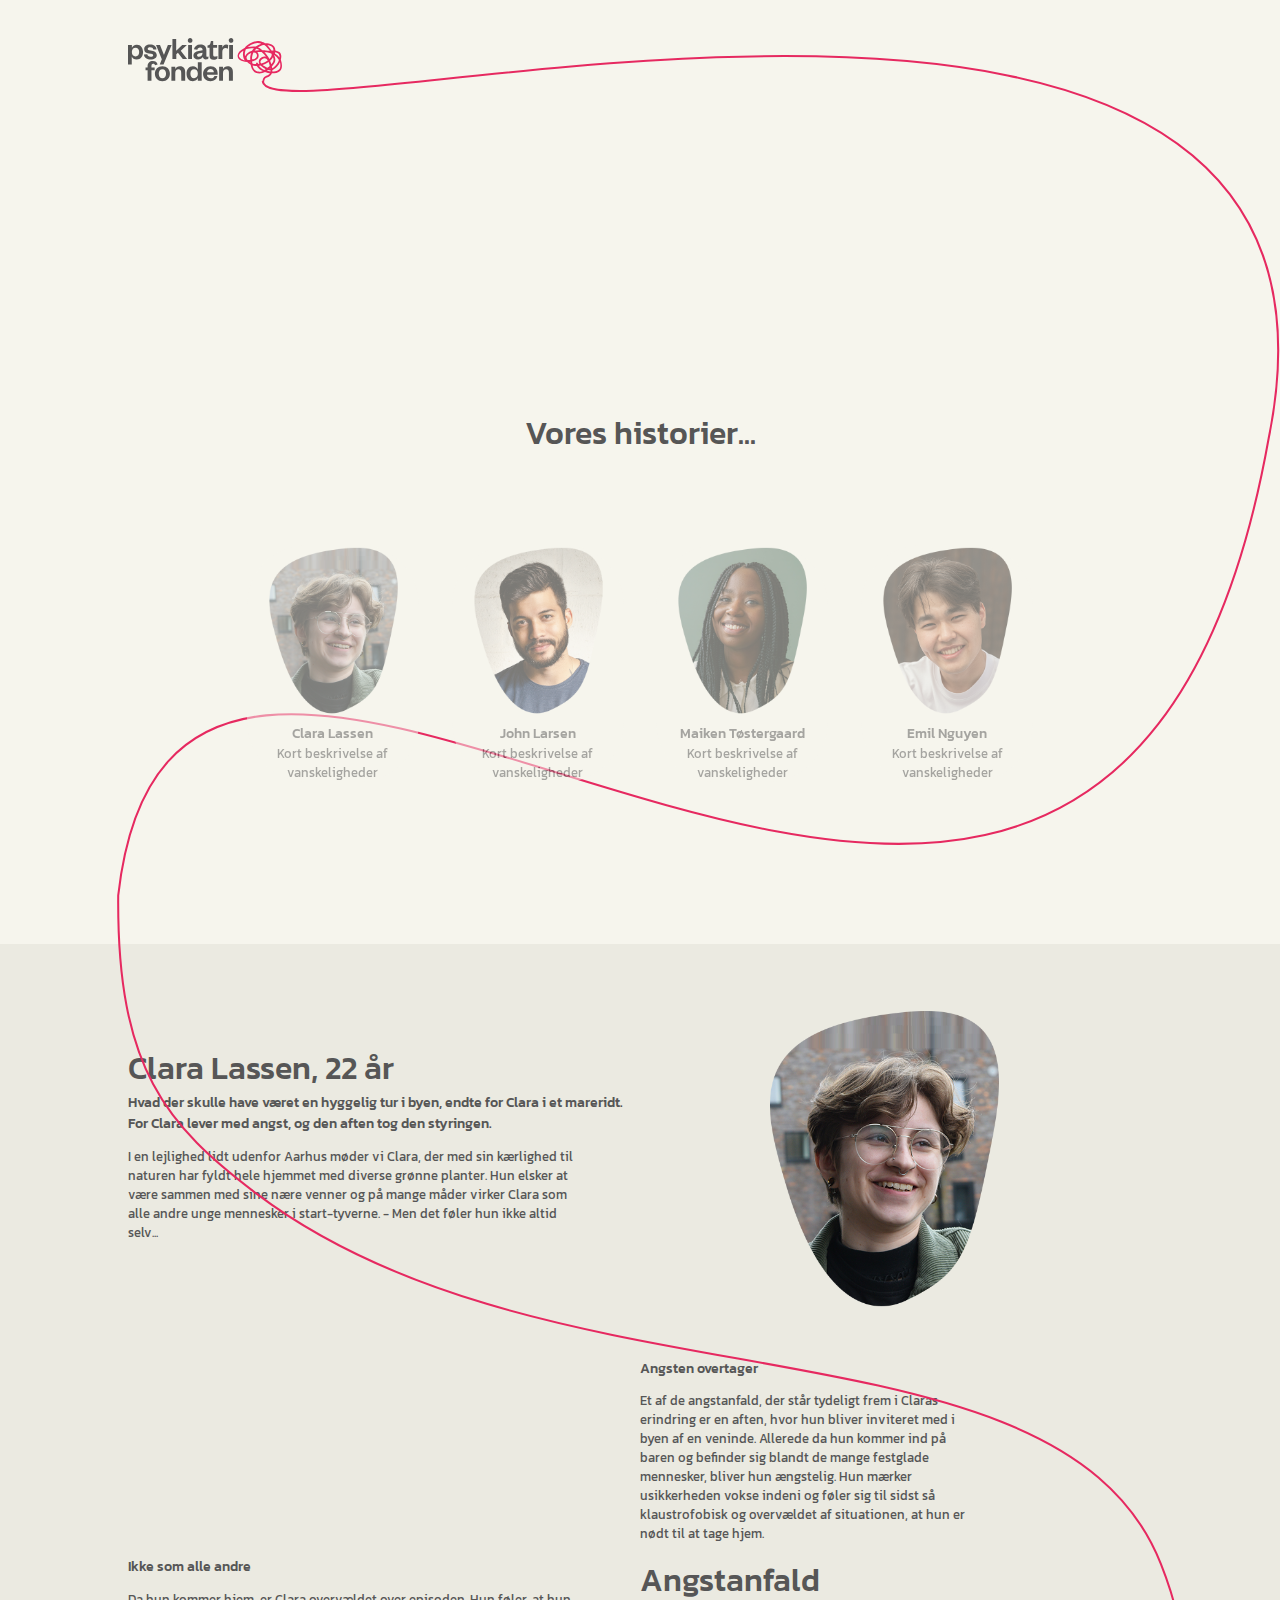
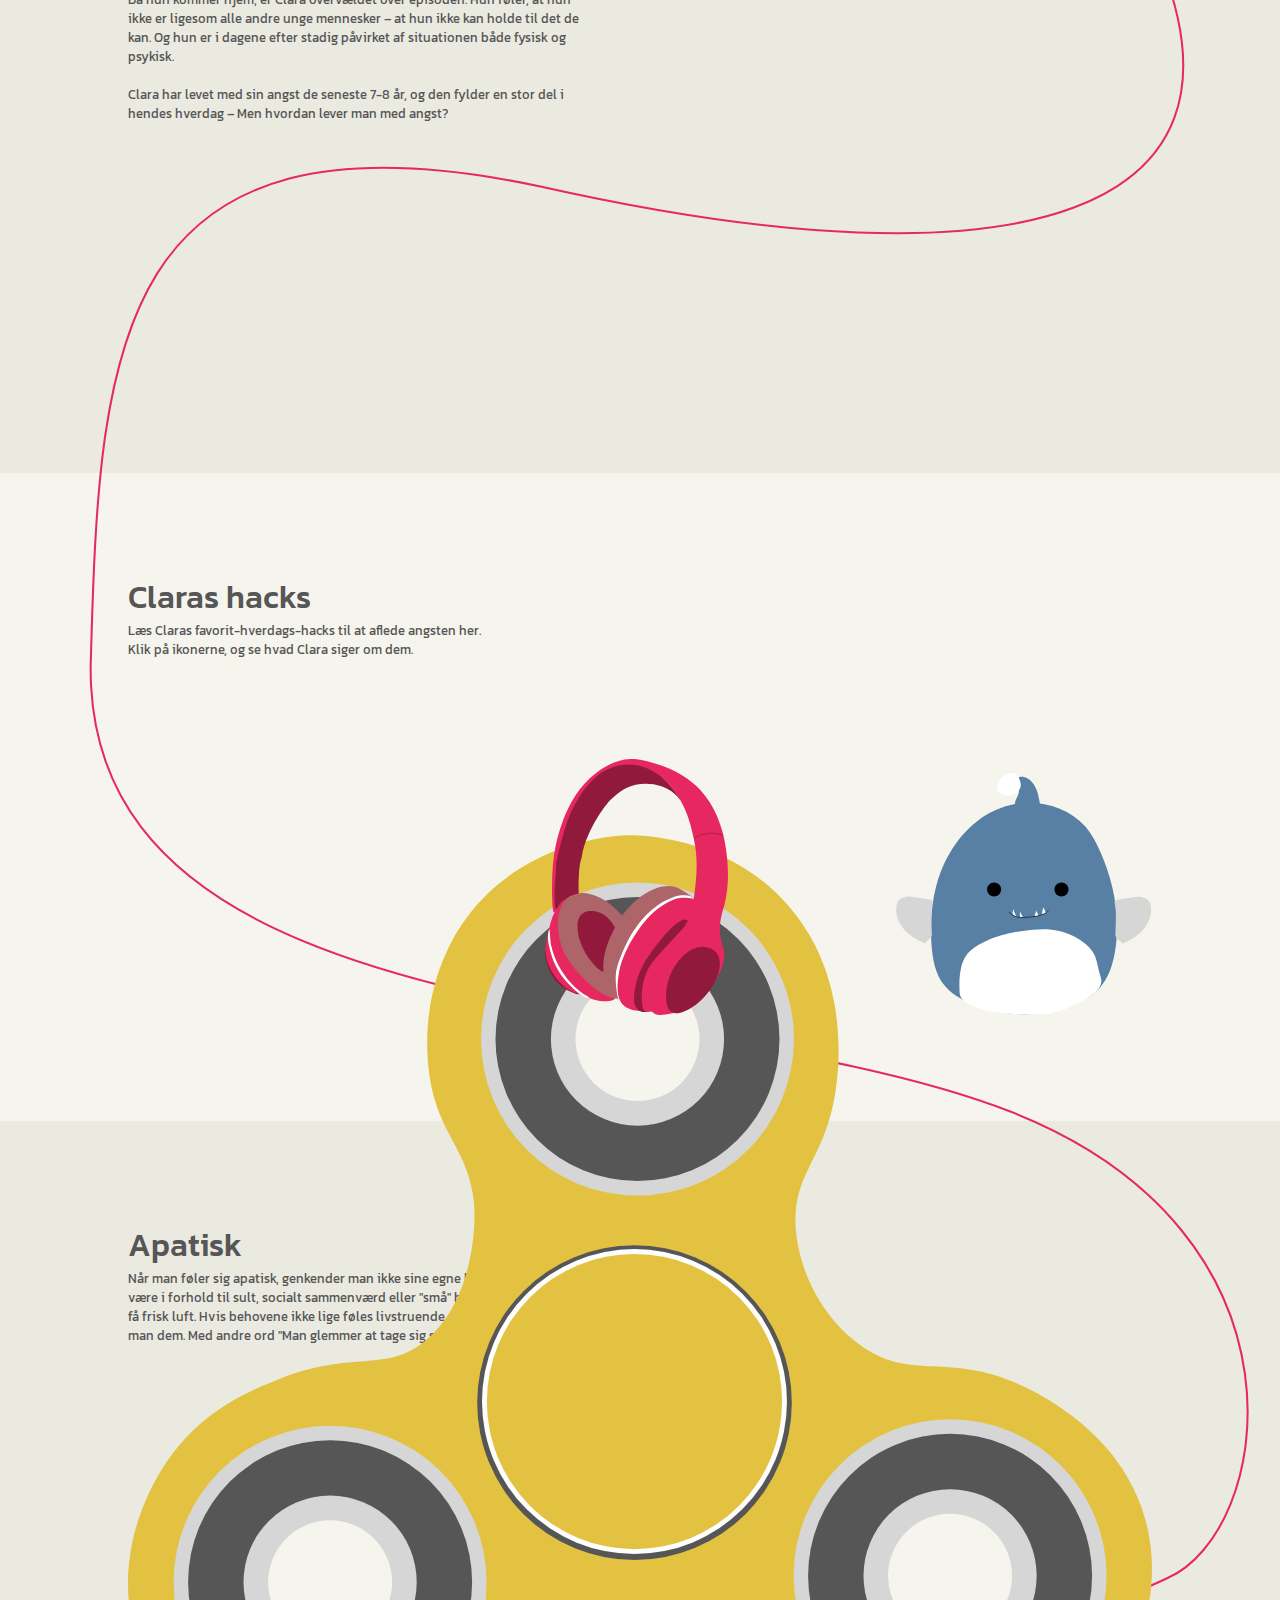
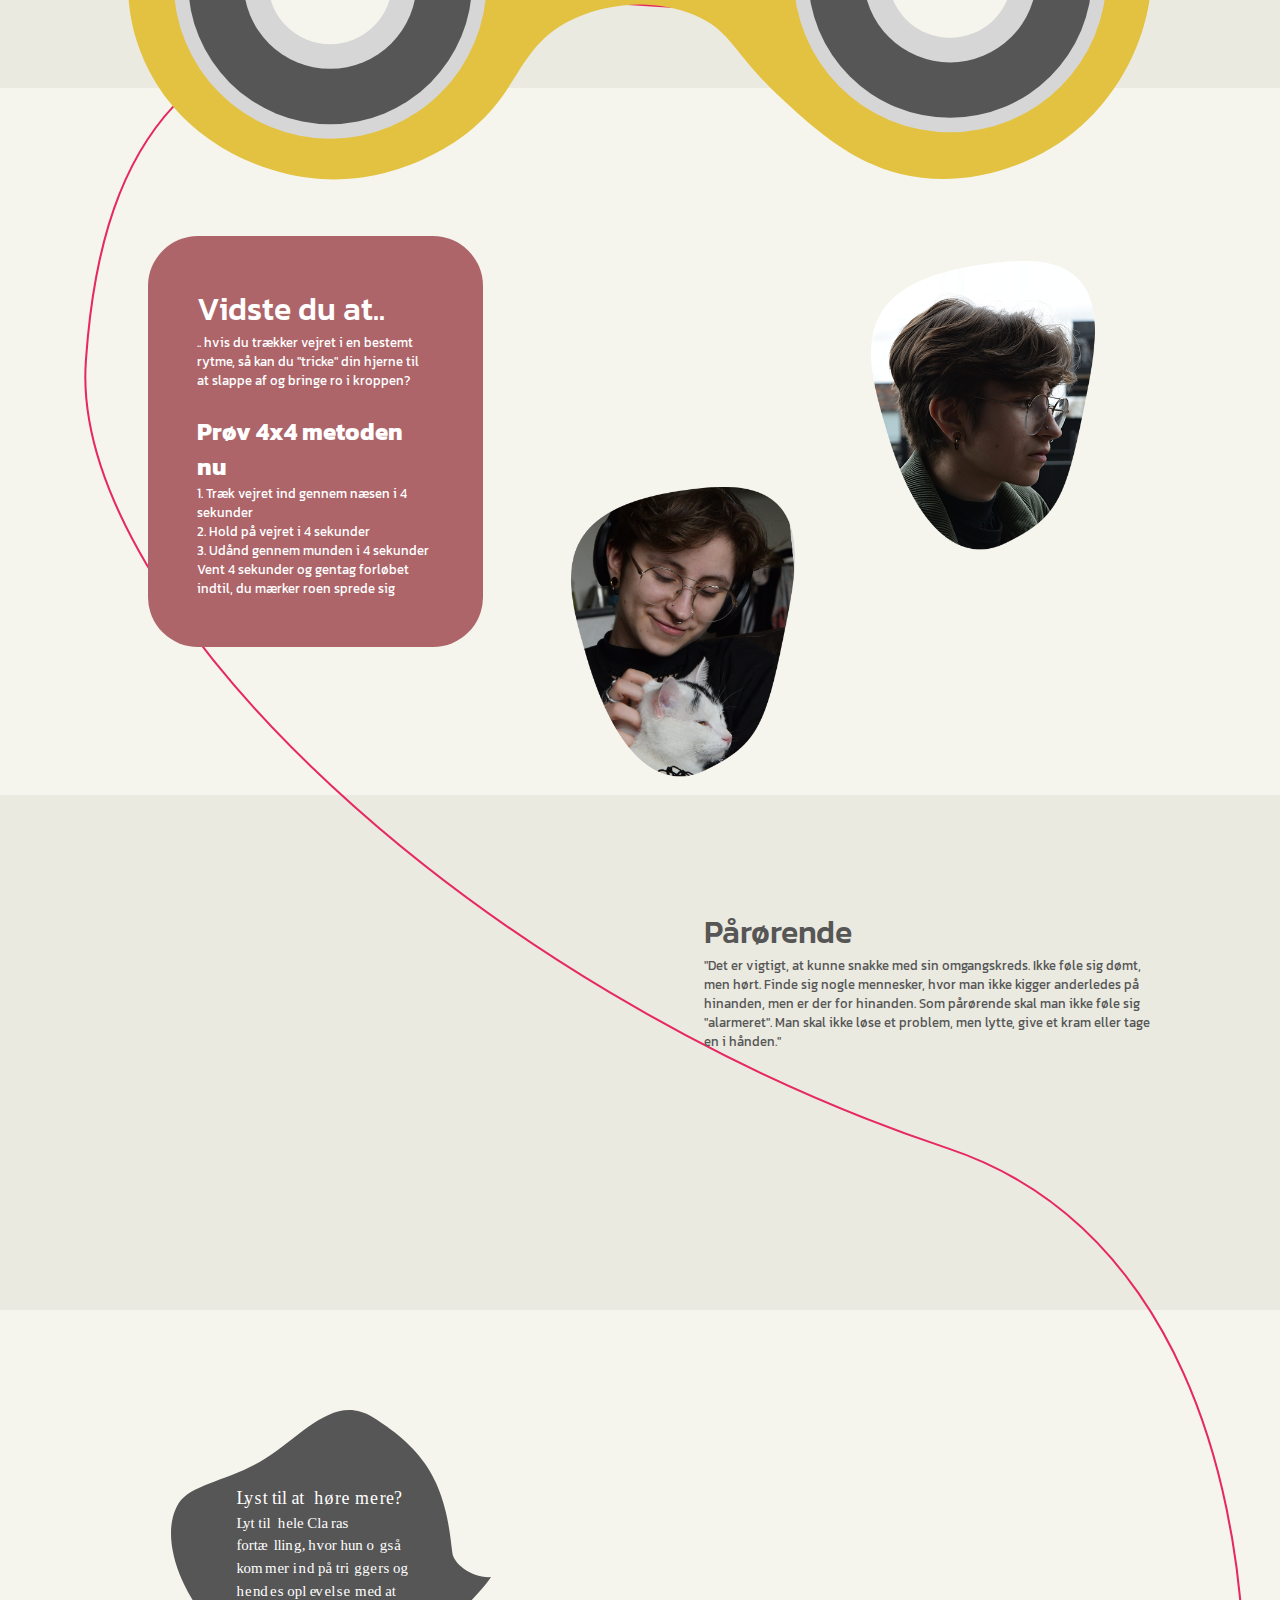
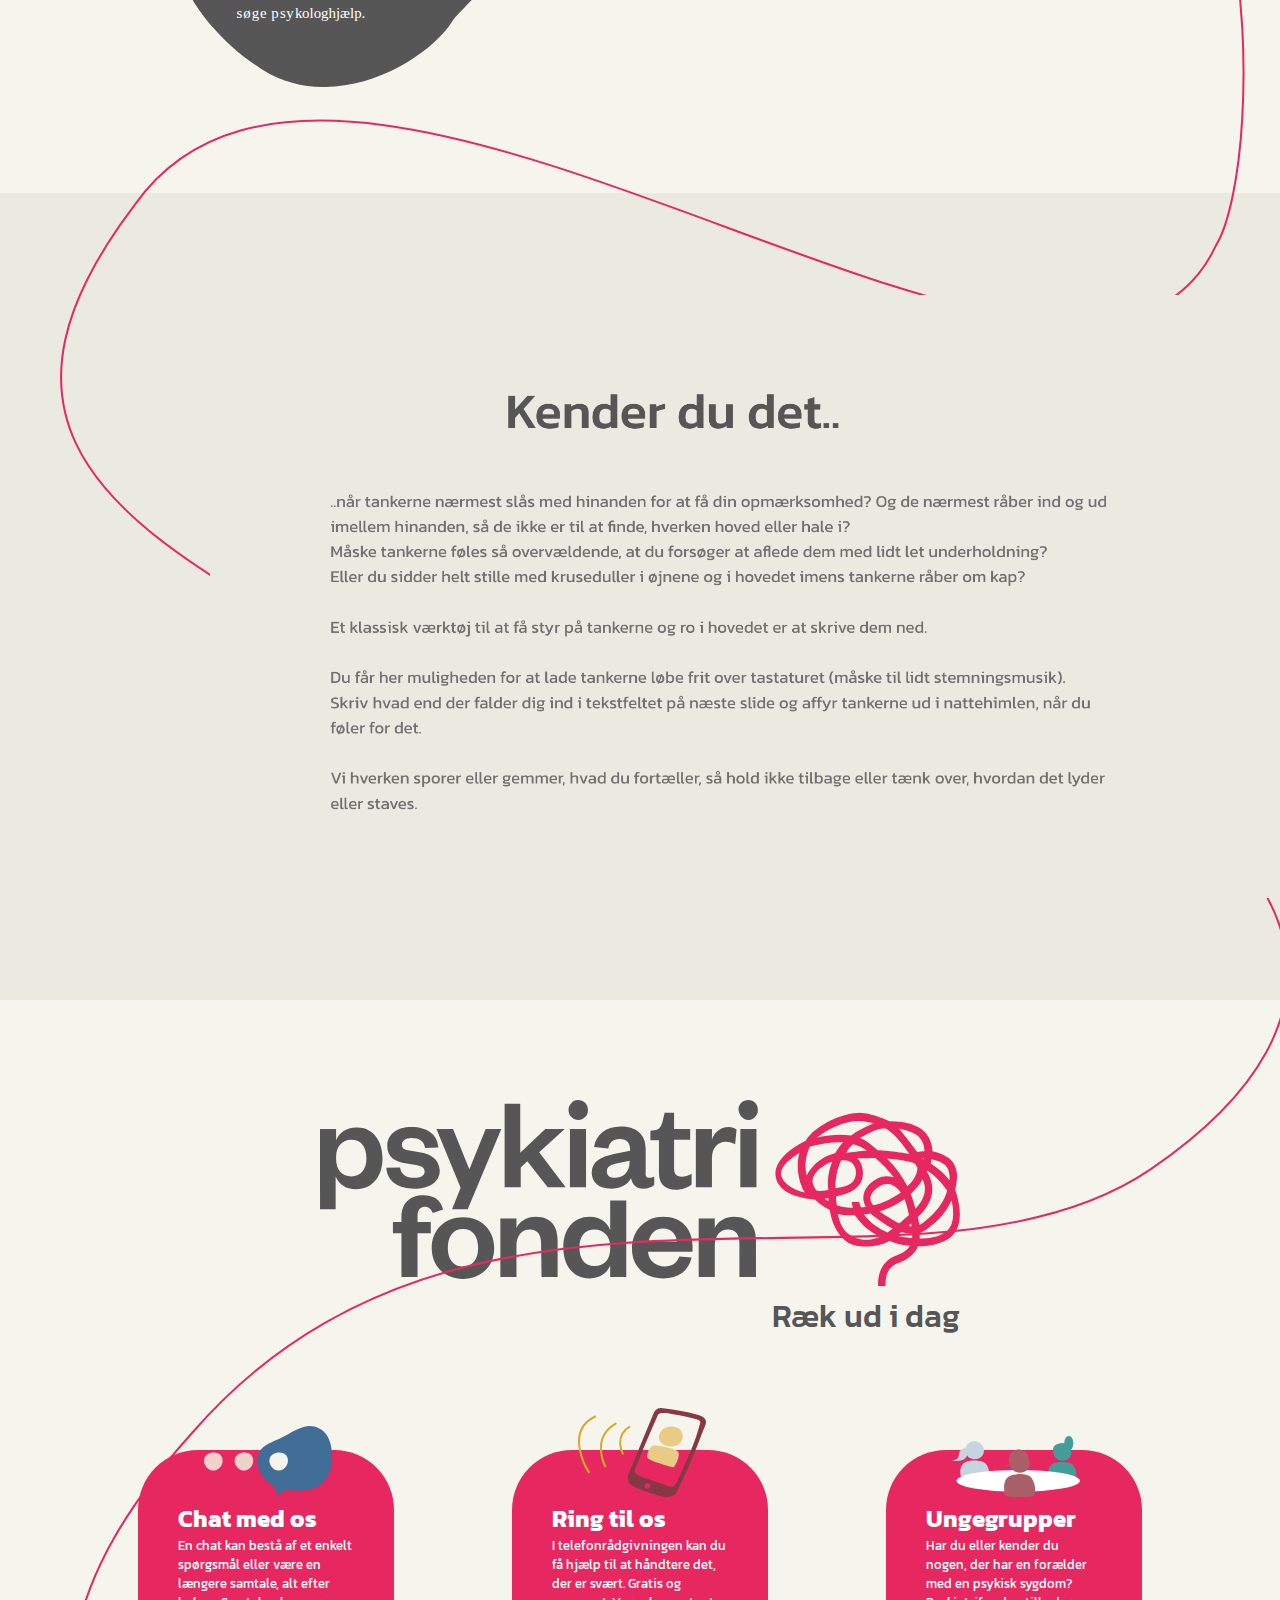
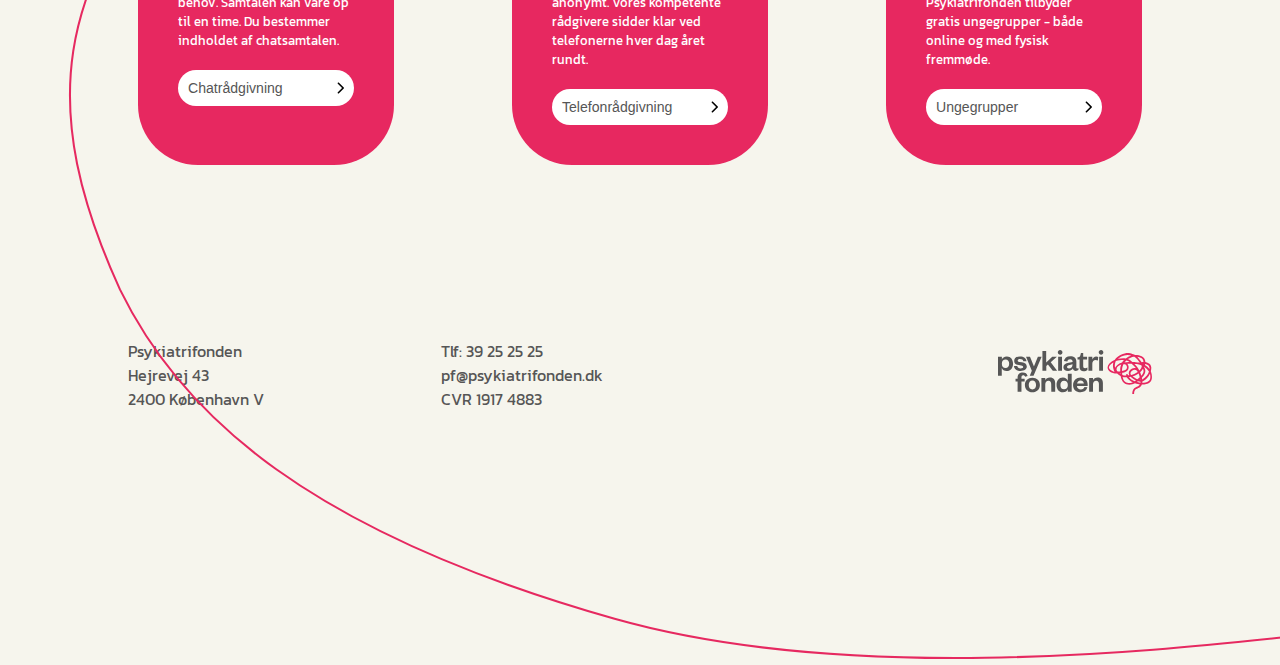
==== commit 6b587a9d: "sidste ting" ====
--- a/psyk/index.html
+++ b/psyk/index.html
@@ -82,7 +82,6 @@
         </video>
 
 
-        </section>
 
         <!--karrusel-->
         <section id="carousel">
@@ -218,7 +217,6 @@
                     clipboard-write; encrypted-media; gyroscope; picture-in-picture; web-share"
                         allowfullscreen></iframe>
                 </div>
-
         </section>
 
         <!--Claras hacks-->
@@ -233,8 +231,13 @@
 
             <div id="hack_icons">
                 <!--fidget-->
-                <div id="fidget"><img src="images/fidget.svg" alt="fidgetspinner" /></div>
-
+     
+                    <div id="fidget" >
+                        <button id="button" type="button"><img src="images/fidget.svg" alt="fidgetspinner" id="fidgetspinner"/></button>
+                    </div>
+                    <div id="bobbel"><img src="images/FidgetBoble.svg" alt="bobbel"></div>
+
+                
                 <!--høretelefoner-->
                 <div id="høretelefoner">
                     <img src="images/høretelefoner.svg" alt="høretelefoner" />
@@ -298,8 +301,7 @@
                     <img src="images/Clarafarvevejrtrækningsøvelse2.png" alt="Clarafarveøvelse2">
                 </div>
             </div>
-            </div>
-            </div>
+            
         </section>
 
         <!--Pårørende-->
@@ -377,7 +379,7 @@
         <!--Logo-->
         <section>
             <div class="logooverbannere">
-                <img src="images/logo.svg" alt="logo">
+                <img src="images/logo.svg" alt="logo" id="logoExtra">
             </div>
 
             <div class="rækudidag">
--- a/psyk/styles.css
+++ b/psyk/styles.css
@@ -141,6 +141,31 @@
   display: flex;
   justify-content: space-between;
   margin-top: 100px;
+  position: relative;
+}
+
+#fidget{
+  display: flex;
+  flex-direction: row;
+  animation: rotate 2s linear infinite;
+}
+
+
+#bobbel{
+  position: absolute;
+  z-index: 99999999;
+  left:25%;
+
+  visibility: hidden;
+}
+
+
+#button{
+  position: absolute;
+  width:100%;
+  cursor: pointer;
+  border:none;
+  background-color: transparent;
 }
 
 #hack_icons div {
@@ -149,6 +174,7 @@
   /*Stopper animationer på ikoner, når de ikke berøres*/
   animation-play-state: paused;
 }
+
 
 /*Animationer på ikoner er kun aktiv på hover*/
 #hack_icons div:hover {
@@ -191,9 +217,6 @@
   }
 }
 
-#fidget {
-  animation: rotate 2s linear infinite;
-}
 
 #høretelefoner {
   animation: bounce 0.5s linear infinite;
@@ -278,18 +301,7 @@
   margin-bottom: 20px;
 }
 
-/*Kender du det/skriveøvelse - slider
-#kender_du_det div {
-  margin-left: auto;
-  margin-right: auto;
-  width: 50%;
-}
-
-#kender_du_det h1 {
-  text-align: center;
-  margin-bottom: 30px;
-}*/
-
+/*Kender du det/skriveøvelse - slider*/
 #kender_du_det {
   display: flex;
   flex-direction: row;
@@ -339,6 +351,7 @@
   width: 50%;
 }
 
+
 /*STYLING AF RÆK UD I DAG*/
 .rækudidag {
   display: flex;
--- a/psyk/carousel.css
+++ b/psyk/carousel.css
@@ -57,7 +57,7 @@
     animation: slideRight 0.5s 0s 1 forwards;
 }
 
-#arrow-left:hover #arrowleft:hover {
+#arrow-left:hover, #arrowleft:hover {
     animation: slideLeft 0.5s 0s 1 forwards;
 }
 
